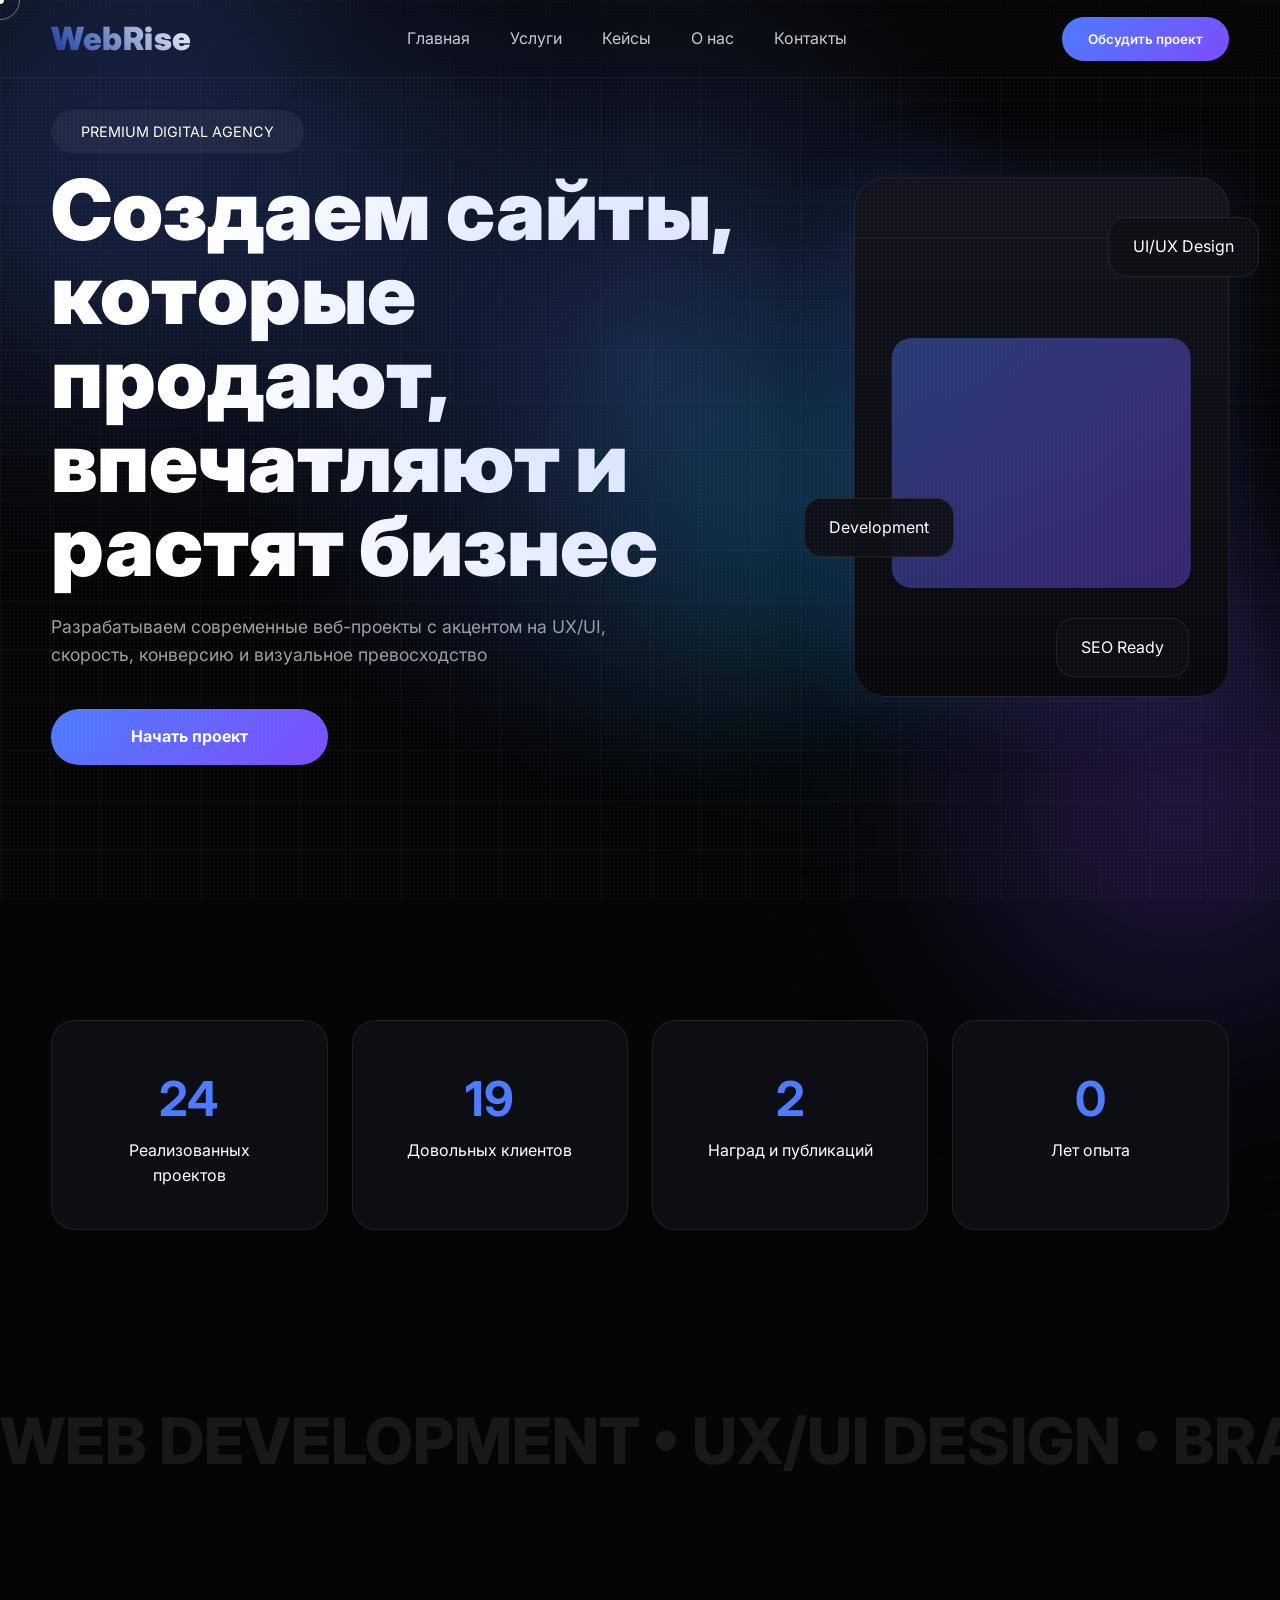
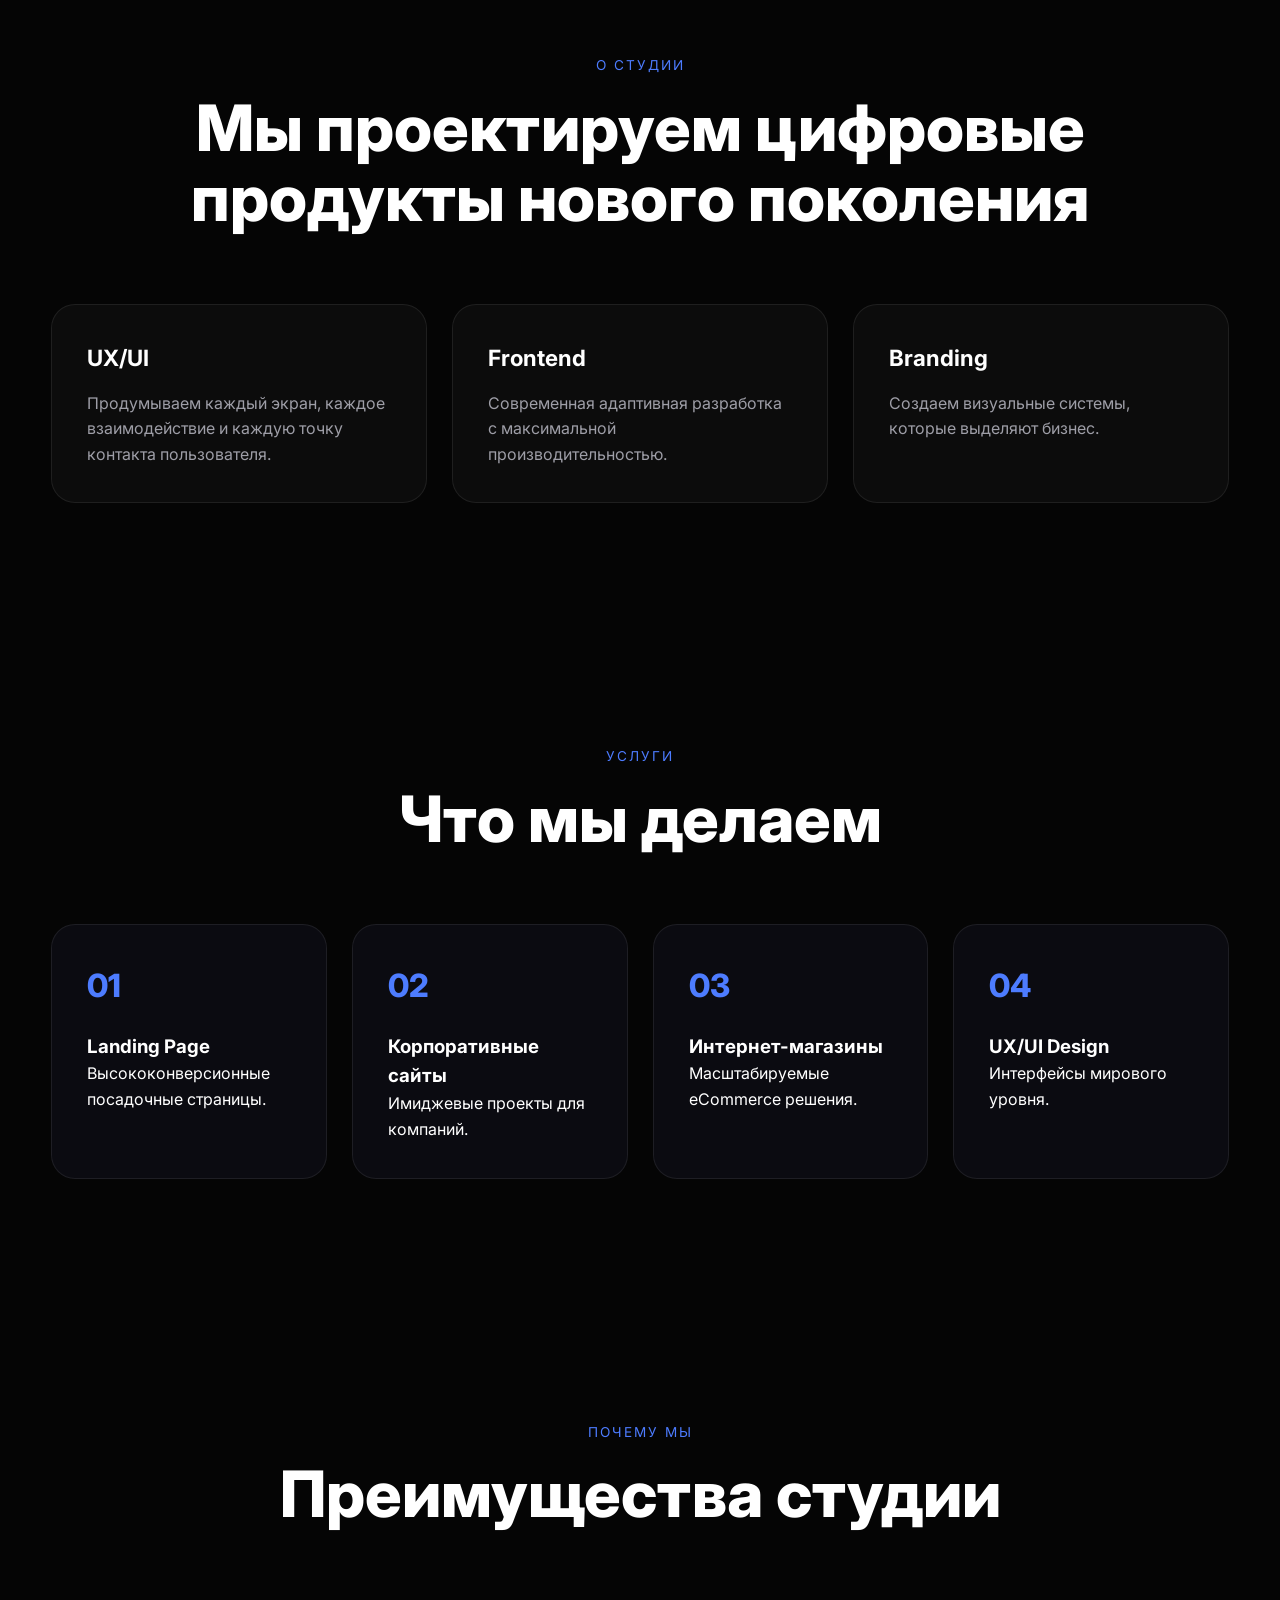
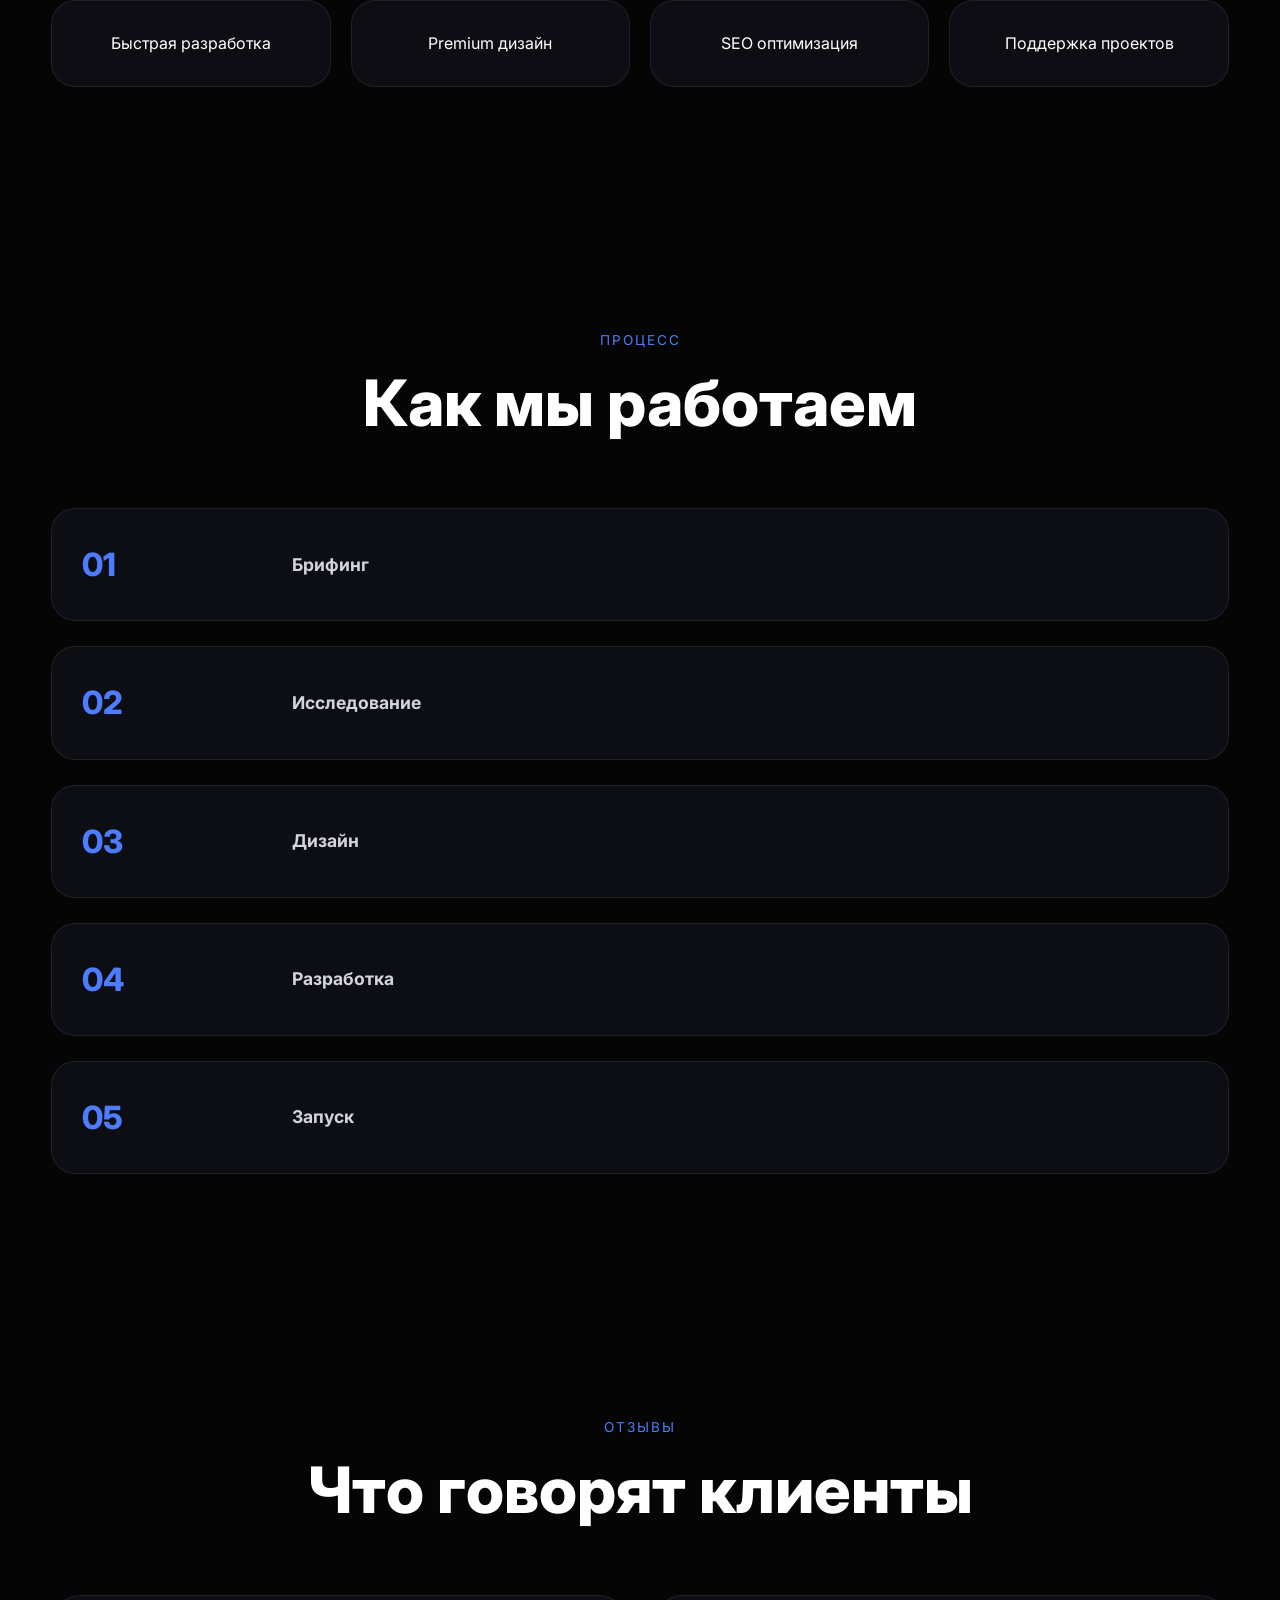
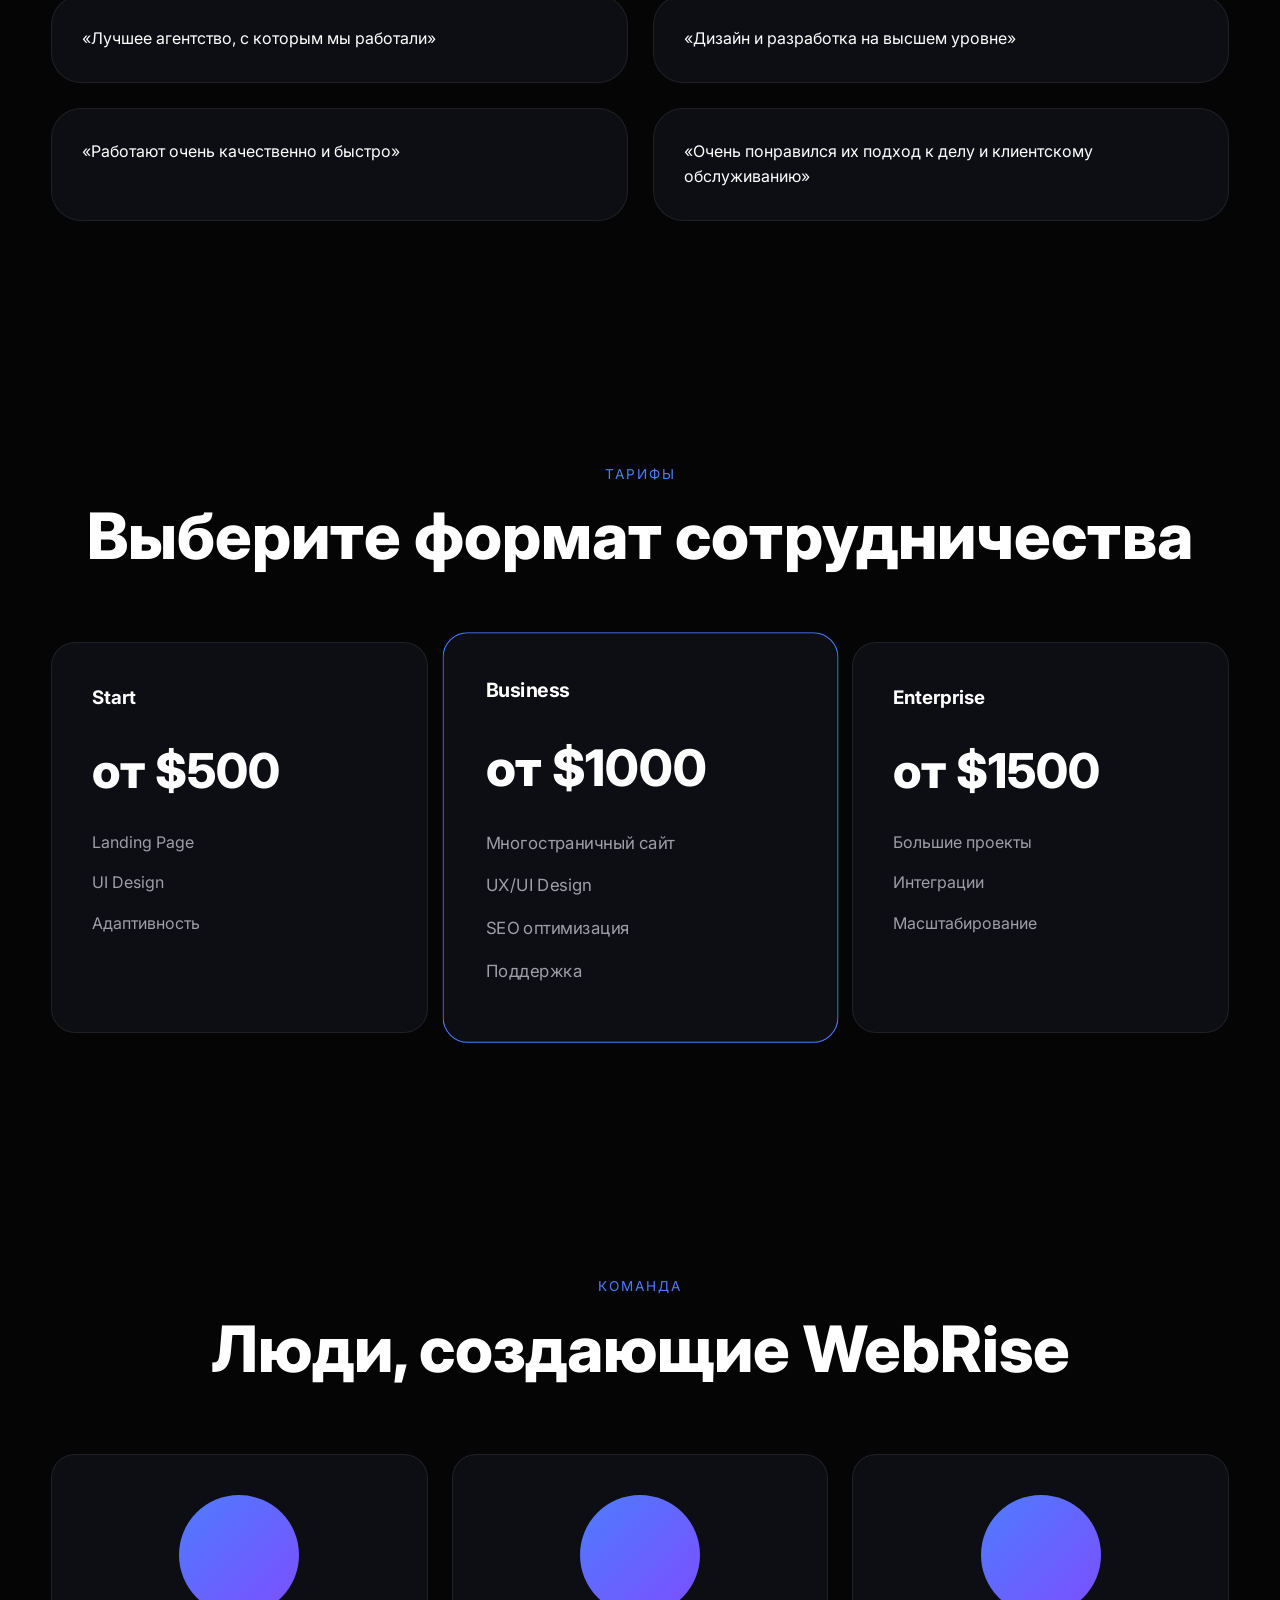
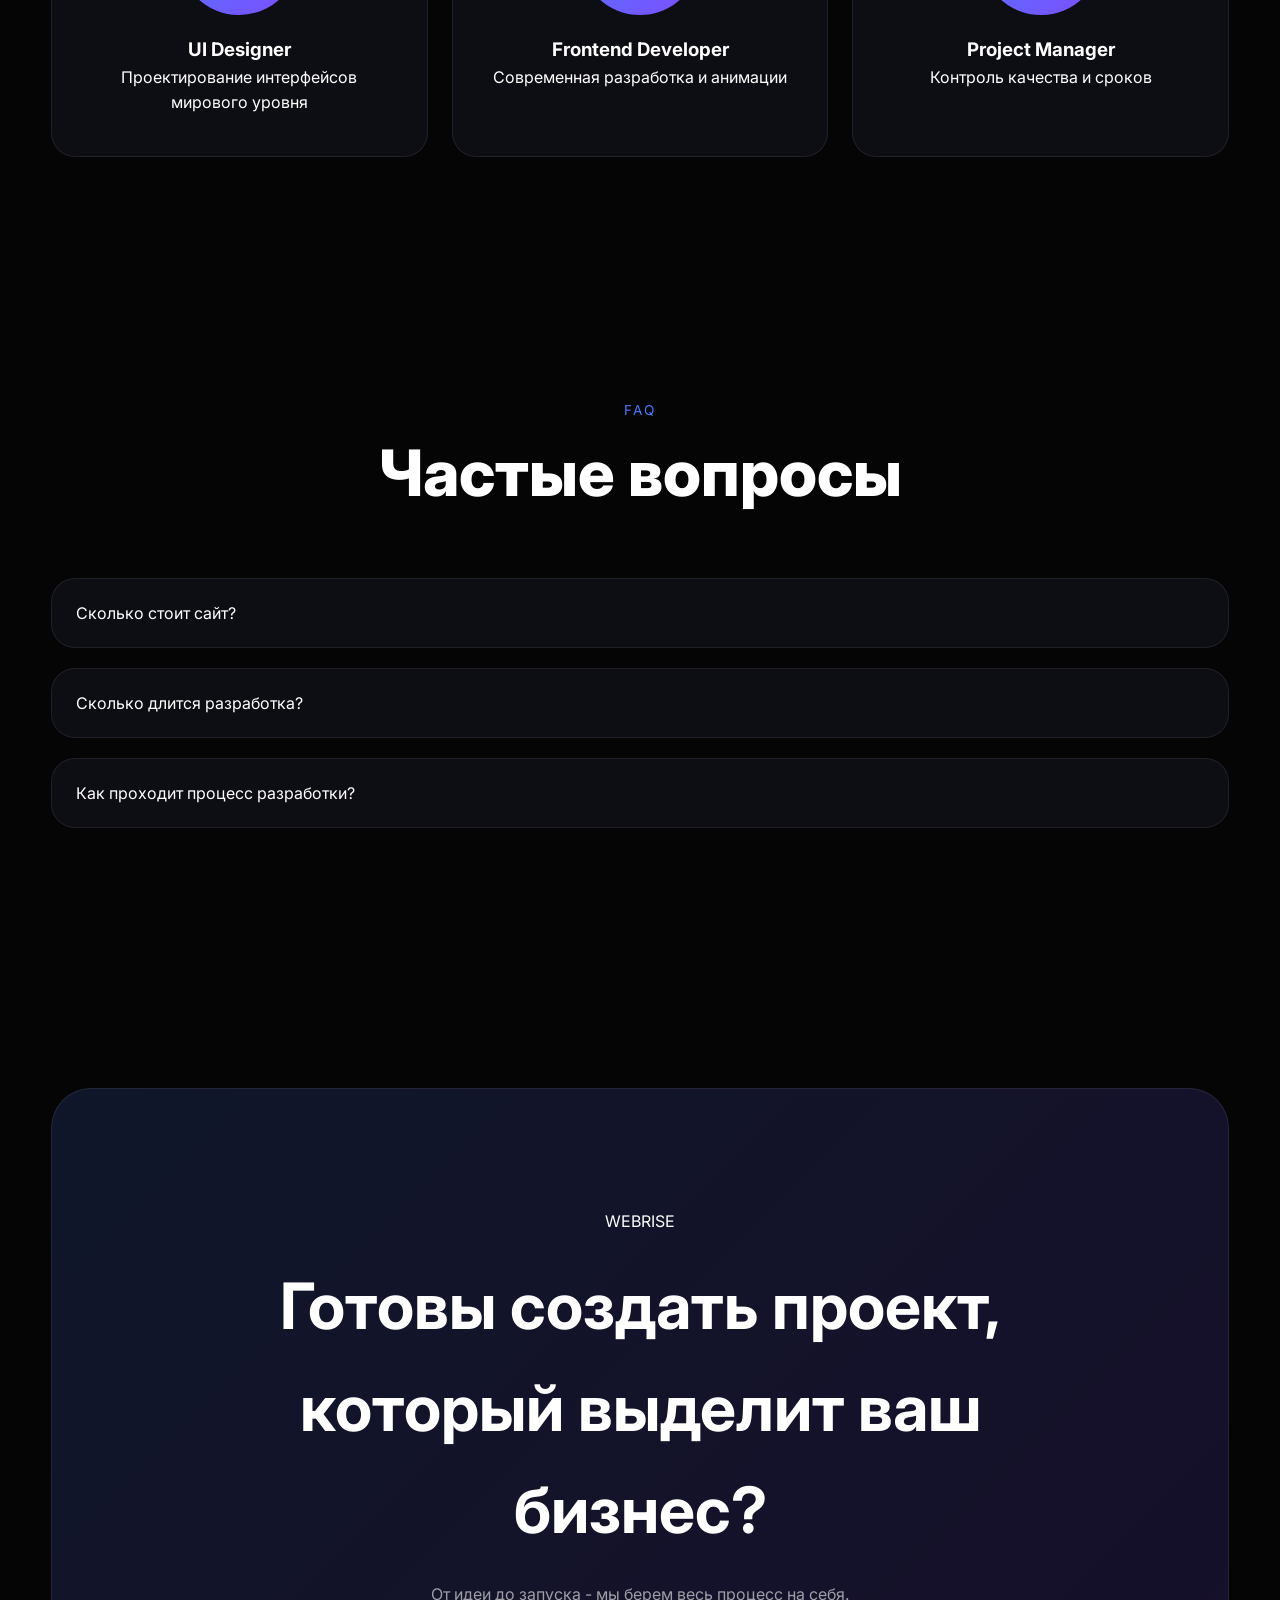
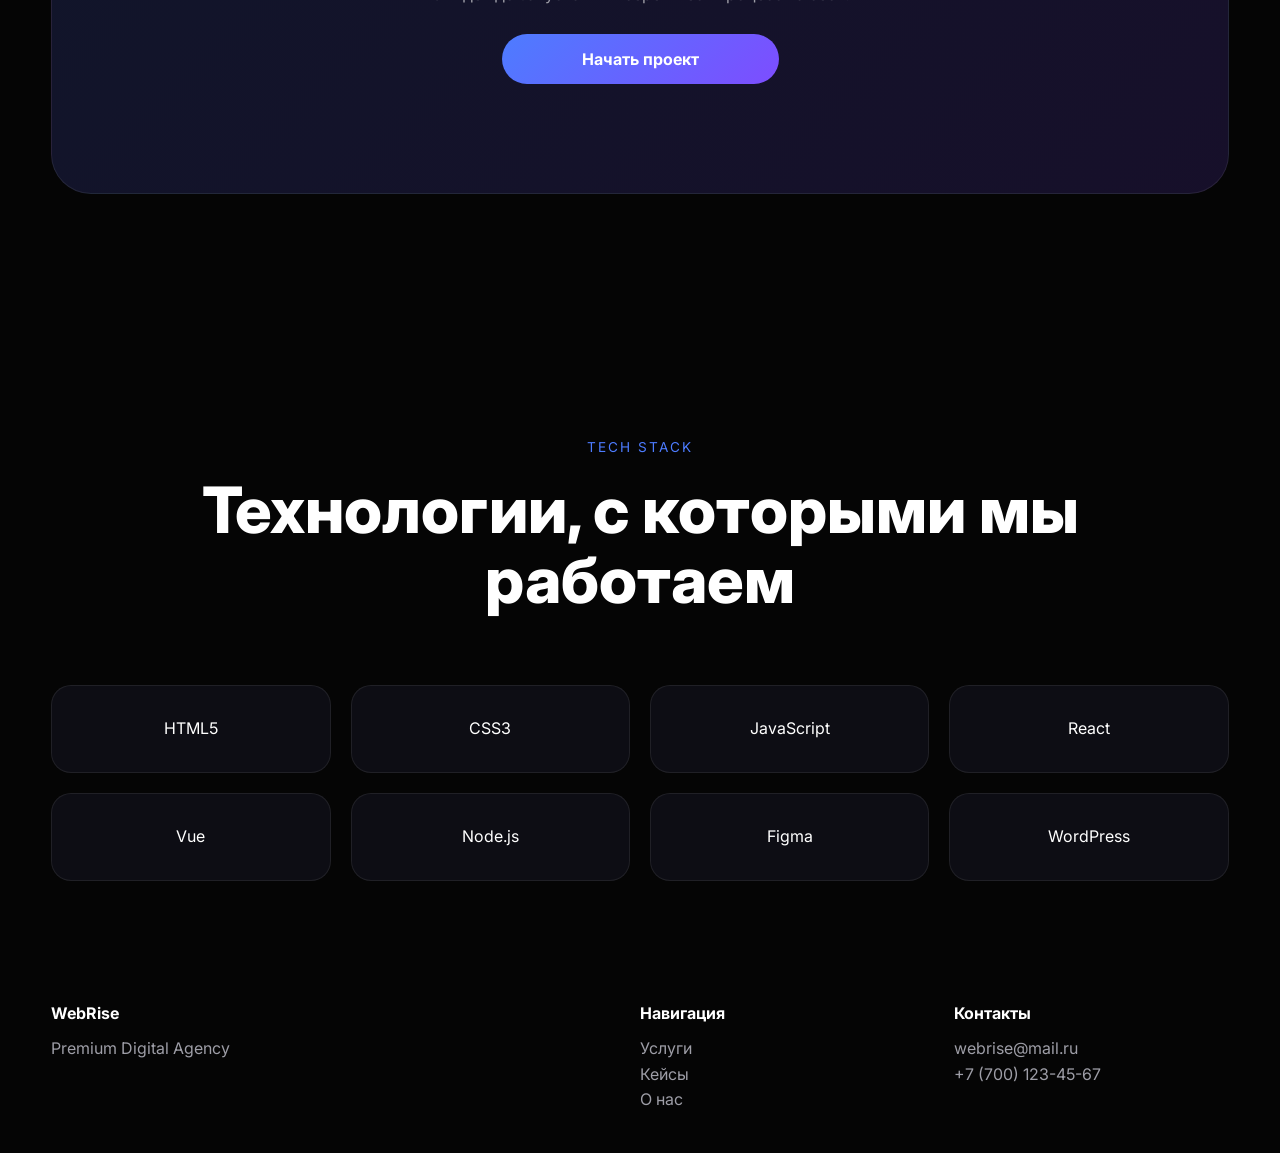
==== index.html @ 2850943b "Add files via upload" ====
<!DOCTYPE html>
<html lang="ru">
<head>
    <meta charset="UTF-8">
    <meta name="viewport" content="width=device-width, initial-scale=1.0">
    <title>WebRise</title>

    <link rel="stylesheet" href="style.css">

    <link rel="preconnect" href="https://fonts.googleapis.com">
    <link rel="preconnect" href="https://fonts.gstatic.com" crossorigin>

    <link href="https://fonts.googleapis.com/css2?family=Inter:wght@300;400;500;600;700;800;900&display=swap" rel="stylesheet">
    <link rel="icon" type="image/x-icon" href="icon.jpg">
</head>
<body>

<div class="cursor"></div>
<div class="cursor-dot"></div>


<div class="background-orbs">

    <div class="orb orb-1"></div>
    <div class="orb orb-2"></div>
    <div class="orb orb-3"></div>

</div>

<div class="noise"></div>

<header class="header">

    <div class="container">

        <a href="#" class="logo">
            WebRise
        </a>

        <nav class="nav">

            <a href="#">Главная</a>
            <a href="services.html">Услуги</a>
            <a href="cases.html">Кейсы</a>
            <a href="about.html">О нас</a>
            <a href="contacts.html">Контакты</a>

        </nav>

        <button class="header-btn">
             <a href="contacts.html"> Обсудить проект</a>
        </button>

        <div class="burger">
            <span></span>
            <span></span>
        </div>

    </div>

</header>

<div class="mobile-menu">

    <a href="#">Главная</a>
    <a href="services.html">Услуги</a>
    <a href="cases.html">Кейсы</a>
    <a href="about.html">О нас</a>
    <a href="contacts.html">Контакты</a>

</div>

<section class="hero">

    <div class="hero-glow"></div>

    <div class="container">

        <div class="hero-content">

            <span class="hero-label">
                PREMIUM DIGITAL AGENCY
            </span>

            <h1>
                Создаем сайты,
                которые продают,
                впечатляют и растят бизнес
            </h1>

            <p>
                Разрабатываем современные веб-проекты
                с акцентом на UX/UI, скорость,
                конверсию и визуальное превосходство
            </p>

            <div class="hero-buttons">

                <a href="contacts.html" class="btn-primary">
                    Начать проект
                </a>

            </div>

        </div>

        <div class="hero-visual">

            <div class="dashboard-card main-card">

                <div class="card-top"></div>

                <div class="chart"></div>

            </div>

            <div class="floating-card card-1">
                UI/UX Design
            </div>

            <div class="floating-card card-2">
                Development
            </div>

            <div class="floating-card card-3">
                SEO Ready
            </div>

        </div>

    </div>

</section>


<section class="stats reveal">

    <div class="container">

        <div class="stats-grid">

            <div class="stat-card">
                <h3 data-counter="120">0</h3>
                <p>Реализованных проектов</p>
            </div>

            <div class="stat-card">
                <h3 data-counter="98">0</h3>
                <p>Довольных клиентов</p>
            </div>

            <div class="stat-card">
                <h3 data-counter="12">0</h3>
                <p>Наград и публикаций</p>
            </div>

            <div class="stat-card">
                <h3 data-counter="5">0</h3>
                <p>Лет опыта</p>
            </div>

        </div>

    </div>

</section>

<section class="marquee-section">

    <div class="marquee">

        <span>
            WEB DEVELOPMENT • UX/UI DESIGN • BRANDING • E-COMMERCE • SEO • WEB DEVELOPMENT • UX/UI DESIGN • BRANDING • E-COMMERCE • SEO •
        </span>

    </div>

</section>

<section class="about-studio reveal">

    <div class="container">

        <div class="section-header">

            <span>О СТУДИИ</span>

            <h2>
                Мы проектируем
                цифровые продукты нового поколения
            </h2>

        </div>

        <div class="about-grid">

            <div class="glass-card">
                <h3>UX/UI</h3>
                <p>
                    Продумываем каждый экран,
                    каждое взаимодействие и каждую
                    точку контакта пользователя.
                </p>
            </div>

            <div class="glass-card">
                <h3>Frontend</h3>
                <p>
                    Современная адаптивная разработка
                    с максимальной производительностью.
                </p>
            </div>

            <div class="glass-card">
                <h3>Branding</h3>
                <p>
                    Создаем визуальные системы,
                    которые выделяют бизнес.
                </p>
            </div>

        </div>

    </div>

</section>

<section class="services reveal">

    <div class="container">

        <div class="section-header">

            <span>УСЛУГИ</span>

            <h2>Что мы делаем</h2>

        </div>

        <div class="services-grid">

            <div class="service-card">

                <div class="service-number">01</div>

                <h3>Landing Page</h3>

                <p>
                    Высококонверсионные посадочные страницы.
                </p>

            </div>

            <div class="service-card">

                <div class="service-number">02</div>

                <h3>Корпоративные сайты</h3>

                <p>
                    Имиджевые проекты для компаний.
                </p>

            </div>

            <div class="service-card">

                <div class="service-number">03</div>

                <h3>Интернет-магазины</h3>

                <p>
                    Масштабируемые eCommerce решения.
                </p>

            </div>

            <div class="service-card">

                <div class="service-number">04</div>

                <h3>UX/UI Design</h3>

                <p>
                    Интерфейсы мирового уровня.
                </p>

            </div>

        </div>

    </div>

</section>

<section class="advantages reveal">

    <div class="container">

        <div class="section-header">

            <span>ПОЧЕМУ МЫ</span>

            <h2>Преимущества студии</h2>

        </div>

        <div class="advantages-grid">

            <div>Быстрая разработка</div>
            <div>Premium дизайн</div>
            <div>SEO оптимизация</div>
            <div>Поддержка проектов</div>

        </div>

    </div>

</section>

<section class="process reveal">

    <div class="container">

        <div class="section-header">

            <span>ПРОЦЕСС</span>

            <h2>Как мы работаем</h2>

        </div>

<div class="steps-wrapper">

            <div class="steps-item">

                <div class="steps-number">
                    01
                </div>

                <div class="steps-content">
                    Брифинг
                </div>

            </div>

            <div class="steps-item">

                <div class="steps-number">
                    02
                </div>

                <div class="steps-content">
                    Исследование
                </div>

            </div>

            <div class="steps-item">

                <div class="steps-number">
                    03
                </div>

                <div class="steps-content">
                    Дизайн
                </div>

            </div>

            <div class="steps-item">

                <div class="steps-number">
                    04
                </div>

                <div class="steps-content">
                    Разработка
                </div>

            </div>

            <div class="steps-item">

                <div class="steps-number">
                    05
                </div>

                <div class="steps-content">
                    Запуск
                </div>

            </div>

        </div>

    </div>

</section>

<section class="testimonials reveal">

    <div class="container">

        <div class="section-header">

            <span>ОТЗЫВЫ</span>

            <h2>Что говорят клиенты</h2>

        </div>

        <div class="reviews">

            <div class="review-card">
                «Лучшее агентство, с которым мы работали»
            </div>

            <div class="review-card">
                «Дизайн и разработка на высшем уровне»
            </div>

             <div class="review-card">
                «Работают очень качественно и быстро»
            </div>

             <div class="review-card">
                «Очень понравился их подход к делу и клиентскому обслуживанию»
            </div>

        </div>

    </div>

</section>

<section class="pricing reveal">

    <div class="container">

        <div class="section-header">

            <span>ТАРИФЫ</span>

            <h2>
                Выберите формат сотрудничества
            </h2>

        </div>

        <div class="pricing-grid">

            <div class="price-card">

                <h3>Start</h3>

                <div class="price">
                    от $500
                </div>

                <ul>

                    <li>Landing Page</li>
                    <li>UI Design</li>
                    <li>Адаптивность</li>

                </ul>

            </div>

            <div class="price-card featured">

                <h3>Business</h3>

                <div class="price">
                    от $1000
                </div>

                <ul>

                    <li>Многостраничный сайт</li>
                    <li>UX/UI Design</li>
                    <li>SEO оптимизация</li>
                    <li>Поддержка</li>

                </ul>

            </div>

            <div class="price-card">

                <h3>Enterprise</h3>

                <div class="price">
                     от $1500
                </div>

                <ul>

                    <li>Большие проекты</li>
                    <li>Интеграции</li>
                    <li>Масштабирование</li>

                </ul>

            </div>

        </div>

    </div>

</section>

<section class="team reveal">

    <div class="container">

        <div class="section-header">

            <span>КОМАНДА</span>

            <h2>
                Люди, создающие WebRise
            </h2>

        </div>

        <div class="team-grid">

            <div class="team-card">

                <div class="avatar"></div>

                <h3>UI Designer</h3>

                <p>
                    Проектирование интерфейсов
                    мирового уровня
                </p>

            </div>

            <div class="team-card">

                <div class="avatar"></div>

                <h3>Frontend Developer</h3>

                <p>
                    Современная разработка
                    и анимации
                </p>

            </div>

            <div class="team-card">

                <div class="avatar"></div>

                <h3>Project Manager</h3>

                <p>
                    Контроль качества
                    и сроков
                </p>

            </div>

        </div>

    </div>

</section>

<section class="faq reveal">

    <div class="container">

        <div class="section-header">

            <span>FAQ</span>

            <h2>Частые вопросы</h2>

        </div>

        <div class="faq-item">

            <button class="faq-question">
                Сколько стоит сайт?
            </button>

            <div class="faq-answer">
                Стоимость зависит от сложности проекта. Подробности можете узнать в разделе "Тарифы" и написать нам для консультации.
            </div>

        </div>

        <div class="faq-item">

            <button class="faq-question">
                Сколько длится разработка?
            </button>

            <div class="faq-answer">
                В среднем от 2 до 8 недель. Это зависит от объема работ и ваших требований. Мы всегда стараемся уложиться в сроки.
            </div>

        </div>

        <div class="faq-item">

            <button class="faq-question">
               Как проходит процесс разработки?
            </button>

            <div class="faq-answer">
               Мы работаем по прозрачному процессу: брифинг, исследование, дизайн, разработка и запуск. Вы всегда в курсе на каком этапе проект.
            </div>

        </div>

    </div>

</section>

<section class="premium-cta">

    <div class="container">

        <div class="premium-box">

            <span>WEBRISE</span>

            <h2>
                Готовы создать проект,
                который выделит ваш бизнес?
            </h2>

            <p>
                От идеи до запуска -
                мы берем весь процесс на себя.
            </p>

            <a
            href="contacts.html"
            class="btn-primary">

                Начать проект

            </a>

        </div>

    </div>

</section>

<section class="tech reveal">

    <div class="container">

        <div class="section-header">

            <span>TECH STACK</span>

            <h2>
                Технологии, с которыми мы работаем
            </h2>

        </div>

        <div class="tech-grid">

            <div>HTML5</div>
            <div>CSS3</div>
            <div>JavaScript</div>
            <div>React</div>
            <div>Vue</div>
            <div>Node.js</div>
            <div>Figma</div>
            <div>WordPress</div>

        </div>

    </div>

</section>

<footer class="footer">

    <div class="container">

        <div class="footer-grid">

            <div>

                <h4>WebRise</h4>

                <p>
                    Premium Digital Agency
                </p>

            </div>

            <div>

                <h4>Навигация</h4>

                <a href="services.html">Услуги</a>
                <a href="cases.html">Кейсы</a>
                <a href="about.html">О нас</a>

            </div>

            <div>

                <h4>Контакты</h4>

                <p>webrise@mail.ru</p>
                <p>+7 (700) 123-45-67</p>

            </div>

        </div>

    </div>

</footer>


<script src="script.js"></script>
</body>
</html>
---- style.css ----
/* ГЛАВНАЯ СТРАНИЦА */

*{
    margin:0;
    padding:0;
    box-sizing:border-box;
}

html{
    scroll-behavior:smooth;
}

body{
    font-family:'Inter',sans-serif;
    background:#050505;
    color:#fff;
    overflow-x:hidden;
    line-height:1.6;
}

a{
    text-decoration:none;
    color:inherit;
}

button{
    border:none;
    background:none;
    cursor:pointer;
    font-family:inherit;
}

img{
    max-width:100%;
    display:block;
}

/* =========================
   VARIABLES
========================= */

:root{

    --bg:#050505;
    --bg-secondary:#0b0b0f;

    --card:#0d0d13;

    --text:#ffffff;
    --text-secondary:#9e9ea7;

    --accent:#4d7cff;
    --accent2:#7d4dff;

    --border:rgba(255,255,255,.08);

    --glow:
    0 0 30px rgba(77,124,255,.3);

    --radius:24px;
}

/* =========================
   GLOBAL
========================= */

.container{
    width:min(1280px,92%);
    margin:auto;
}

section{
    padding:120px 0;
}

.section-header{
    text-align:center;
    margin-bottom:70px;
}

.section-header span{
    color:var(--accent);
    font-size:.85rem;
    letter-spacing:2px;
    text-transform:uppercase;
}

.section-header h2{
    margin-top:15px;
    font-size:clamp(2rem,5vw,4rem);
    line-height:1.1;
    font-weight:800;
    
}

.noise{
    position:fixed;
    inset:0;
    opacity:.03;
    pointer-events:none;
    z-index:999;
    background-image:
    radial-gradient(circle,#fff 1px,transparent 1px);
    background-size:4px 4px;
}

/* =========================
   HEADER
========================= */

.header{
    position:fixed;
    width:100%;
    top:0;
    left:0;
    z-index:1000;

    backdrop-filter:blur(20px);

    border-bottom:
    1px solid rgba(255,255,255,.05);
}

.header .container{
    height:77px;

    display:flex;
    align-items:center;
    justify-content:space-between;
}

.nav{
    display:flex;
    gap:40px;
}

.nav a{
    color:#c8c8cf;
    transition:.3s;
}

.nav a:hover{
    color:#fff;
}

.header-btn{
    padding:14px 26px;

    border-radius:50px;

    background:
    linear-gradient(
    135deg,
    var(--accent),
    var(--accent2));

    color:white;
    font-weight:600;

    transition:0.25s;
}

.header-btn:hover{
    transform:translateY(-3px);
    box-shadow:var(--glow);
}

/* =========================
   BURGER
========================= */

.burger{
    display:none;
    flex-direction:column;
    gap:5px;
    cursor:pointer;
}

.burger span{
    width:24px;
    height:2px;
    background:white;
}

.mobile-menu{

    position:fixed;
    top:90px;
    left:-100%;

    width:100%;
    height:100vh;

    background:#070707;

    display:flex;
    flex-direction:column;

    padding:40px;

    gap:25px;

    transition:.4s;

    z-index:999;
}

.mobile-menu.active{
    left:0;
}

.mobile-menu a{
    font-size:1.2rem;
}

/* =========================
   HERO
========================= */

.hero{

    min-height:100vh;

    display:flex;
    align-items:center;

    position:relative;

    overflow:hidden;
}

.hero .container{

    display:grid;
    grid-template-columns:2fr 1fr;
    gap:52px;
    align-items:center;
    margin-top:-10px;
}

.hero-glow{

    position:absolute;

    width:900px;
    height:900px;

    background:
    radial-gradient(
    circle,
    rgba(77,124,255,.25),
    transparent 70%);

    left:50%;
    top:40%;

    transform:translate(-50%,-50%);
}

.hero-label{

    display:inline-block;

    padding:10px 30px;

    border-radius:50px;

    background:
    rgba(255,255,255,.05);

    font-size:0.9rem;

    margin-bottom:15px;
}

.hero h1{

    font-size:clamp(
    3rem,
    7vw,
    5.25rem);

    line-height:1;

    margin-bottom:25px;

    font-weight:900;
}

.hero p{

    color:var(--text-secondary);

    max-width:600px;

    font-size:1.1rem;

    margin-bottom:40px;
}

.hero-buttons{

    display:flex;
    gap:20px;
    flex-wrap:wrap;
}

.btn-primary{

    padding:15px 80px;

    border-radius:50px;

    background:
    linear-gradient(
    135deg,
    var(--accent),
    var(--accent2));

    color:white;
    font-weight:700;

    transition:0.5s;
}

.btn-primary:hover{
    transform:translateY(-4px);
    box-shadow:var(--glow);
}


/* =========================
   MOCKUP
========================= */

.hero-visual{
    position:relative;
}

.main-card{

    height:520px;

    border-radius:32px;

    background:
    linear-gradient(
    180deg,
    #13131d,
    #08080d);

    border:
    1px solid rgba(255,255,255,.08);

    backdrop-filter:blur(20px);

    position:relative;

    overflow:hidden;

    box-shadow:
    0 0 80px rgba(77,124,255,.15);
}

.card-top{
    height:60px;

    border-bottom:
    1px solid rgba(255,255,255,.05);
}

.chart{

    width:80%;
    height:250px;

    position:absolute;

    left:50%;
    top:55%;

    transform:translate(-50%,-50%);

    border-radius:20px;

    background:
    linear-gradient(
    135deg,
    rgba(77,124,255,.4),
    rgba(125,77,255,.4));
}

.floating-card{

    position:absolute;

    padding:16px 24px;

    border-radius:18px;

    background:
    rgba(15,15,22,.9);

    border:
    1px solid rgba(255,255,255,.08);

    backdrop-filter:blur(15px);

    animation:float 4s ease-in-out infinite;
}

.card-1{
    top:40px;
    right:-30px;
}

.card-2{
    bottom:140px;
    left:-50px;
}

.card-3{
    bottom:20px;
    right:40px;
}

/* =========================
   GLASS CARD
========================= */

.about-grid{
    display:grid;
    grid-template-columns:repeat(3,1fr);
    gap:25px;
}

.glass-card{

    padding:35px;

    border-radius:var(--radius);

    background:
    rgba(255,255,255,.03);

    border:
    1px solid rgba(255,255,255,.08);

    backdrop-filter:blur(25px);

    transition:.35s;
}

.glass-card:hover{

    transform:translateY(-8px);

    border-color:
    rgba(77,124,255,.4);

    box-shadow:
    0 0 50px rgba(77,124,255,.15);
}

.glass-card h3{
    margin-bottom:15px;
    font-size:1.4rem;
}

.glass-card p{
    color:var(--text-secondary);
}

/* =========================
   SERVICES
========================= */

.services-grid{

    display:grid;
    grid-template-columns:repeat(4,1fr);
    gap:25px;
}

.service-card{

    padding:35px;

    border-radius:var(--radius);

    background:#0b0b11;

    border:
    1px solid var(--border);

    transition:.4s;
}

.service-card:hover{

    transform:translateY(-10px);

    box-shadow:
    0 0 50px rgba(77,124,255,.15);
}

.service-number{

    color:var(--accent);

    font-size:2rem;

    font-weight:800;

    margin-bottom:20px;
}

/* =========================
   CASES
========================= */

.cases-grid{

    display:grid;

    grid-template-columns:
    repeat(3,1fr);

    gap:45px;

    padding:0 50px;
}

.case-card{

    height:370px;

    border-radius:35px;

    background:
    linear-gradient(
    135deg,
    #111,
    #191929);

    border:
    1px solid rgba(255,255,255,.08);

    transition:.4s;
}

.case-card:hover{

    transform:translateY(-10px);

    box-shadow:
    0 0 60px rgba(77,124,255,.15);
}

/* =========================
   ADVANTAGES
========================= */

.advantages-grid{

    display:grid;

    grid-template-columns:
    repeat(4,1fr);

    gap:20px;
}

.advantages-grid div{

    padding:30px;

    border-radius:24px;

    background:#0d0d13;

    text-align:center;

    border:
    1px solid rgba(255,255,255,.08);
}

/* =========================
   PROCESS
========================= */

.steps-wrapper{

    display:flex;
    flex-direction:column;
    gap:25px;
}

.steps-item{

    display:grid;

    grid-template-columns:
    180px 1fr;

    gap:30px;

    align-items:center;

    padding:30px;

    background:#0d0d14;

    border-radius:24px;

    border:
    1px solid rgba(255,255,255,.08);
}

.steps-number{

    font-size:2rem;

    font-weight:800;

    color:var(--accent);
}

.steps-content{

     color:#d4d4dc;

    font-size:1.1rem;

     font-weight:700;
}

@media(max-width:992px){

    .philosophy-grid{
        grid-template-columns:1fr;
    }

    .story-layout{
        grid-template-columns:1fr;
    }

    .steps-item{
        grid-template-columns:1fr;
    }

}

/* =========================
   TESTIMONIALS
========================= */

.reviews{

    display:grid;
    grid-template-columns:1fr 1fr;
    gap:25px;
}

.review-card{

    padding:30px;

    border-radius:30px;

    background:#0d0d14;

    border:
    1px solid rgba(255,255,255,.08);
}

/* =========================
   FAQ
========================= */

.faq-item{

    margin-bottom:20px;

    border-radius:24px;

    overflow:hidden;

    background:#0d0d14;

    border:
    1px solid rgba(255,255,255,.08);
}

.faq-question{

    width:100%;

    text-align:left;

    padding:24px;

    color:white;

    font-size:1rem;
}

.faq-answer{

    max-height:0;
    overflow:hidden;

    color:var(--text-secondary);

    transition:.4s;

    padding:0 24px;
}

.faq-item.active .faq-answer{

    max-height:200px;

    padding:0 24px 24px;
}

/* =========================
   CTA
========================= */

.cta{

    text-align:center;
}

.cta h2{

    font-size:clamp(
    2.5rem,
    5vw,
    5rem);

    font-weight:900;

    margin-bottom:77px;
}

/* =========================
   FOOTER
========================= */

.footer-grid{

    display:grid;

    grid-template-columns:
    2fr 1fr 1fr;

    gap:40px;

    margin-bottom:40px;
}

.footer-grid p{

     color:var(--text-secondary);
}

.footer-grid h4{

    margin-bottom:10px;
}

.footer-grid a{

    display:block;

    color:var(--text-secondary);
}

/* =========================
   REVEAL
========================= */

.reveal{

    opacity:0;
    transform:translateY(60px);

    transition:
    opacity .8s ease,
    transform .8s ease;
}

.reveal.active{

    opacity:1;
    transform:none;
}

/* =========================
   ANIMATIONS
========================= */

@keyframes float{

    0%,100%{
        transform:translateY(0);
    }

    50%{
        transform:translateY(-15px);
    }
}

/* =========================
   TABLET
========================= */

@media(max-width:992px){

    .hero .container{
        grid-template-columns:1fr;
    }

    .about-grid{
        grid-template-columns:1fr;
    }

    .services-grid{
        grid-template-columns:1fr 1fr;
    }

    .cases-grid{
        grid-template-columns:1fr;
    }

    .advantages-grid{
        grid-template-columns:1fr 1fr;
    }

    .reviews{
        grid-template-columns:1fr;
    }

    .nav,
    .header-btn{
        display:none;
    }

    .burger{
        display:flex;
    }
}

/* =========================
   MOBILE
========================= */

@media(max-width:768px){

    section{
        padding:90px 0;
    }

    .hero h1{
        font-size:3rem;
    }

    .services-grid{
        grid-template-columns:1fr;
    }

    .advantages-grid{
        grid-template-columns:1fr;
    }

    .hero-buttons{
        flex-direction:column;
    }

    .floating-card{
        display:none;
    }

    .main-card{
        height:380px;
    }
}











/* ОСТАЛЬНОЕ */

.stats-grid{
    display:grid;
    grid-template-columns:repeat(4,1fr);
    gap:24px;
}

.stat-card{
    padding:40px;
    text-align:center;
    background:#0d0d14;
    border:1px solid rgba(255,255,255,.08);
    border-radius:24px;
}

.stat-card h3{
    font-size:3rem;
    color:var(--accent);
}

.marquee-section{
    overflow:hidden;
    padding:40px 0;
}

.marquee{
    white-space:nowrap;
}

.marquee span{
    display:inline-block;
    font-size:4rem;
    font-weight:800;
    color:rgba(255,255,255,.08);
    animation:marquee 20s linear infinite;
}

@keyframes marquee{
    from{
        transform:translateX(0);
    }
    to{
        transform:translateX(-50%);
    }
}

.case-content{
    padding:30px;
}

.case-image{
    height:220px;
    background:
    linear-gradient(
        135deg,
        #4d7cff,
        #7d4dff
    );
}

.team-grid{
    display:grid;
    grid-template-columns:repeat(3,1fr);
    gap:24px;
}

.team-card{
    padding:40px;
    text-align:center;
    background:#0d0d14;
    border-radius:24px;
    border:1px solid rgba(255,255,255,.08);
}

.avatar{
    width:120px;
    height:120px;
    margin:0 auto 20px;
    border-radius:50%;
    background:
    linear-gradient(
        135deg,
        #4d7cff,
        #7d4dff
    );
}

.pricing-grid{
    display:grid;
    grid-template-columns:repeat(3,1fr);
    gap:24px;
}

.price-card{
    padding:40px;
    border-radius:24px;
    background:#0d0d14;
    border:1px solid rgba(255,255,255,.08);
}

.featured{
    border-color:var(--accent);
    transform:scale(1.05);
}

.price{
    font-size:3rem;
    font-weight:800;
    margin:20px 0;
}

.price-card ul{
    list-style:none;
}

.price-card li{
    margin-bottom:15px;
    color:var(--text-secondary);
}

@media(max-width:992px){

    .stats-grid,
    .team-grid,
    .pricing-grid{
        grid-template-columns:1fr;
    }

}










/* УСЛУГИ */

.page-hero{

    padding-top:180px;
    text-align:center;

    margin-top:-40px;
}

.page-hero span{

    color:var(--accent);
    letter-spacing:2px;
}

.page-hero h1{

    font-size:4.4rem;

    font-weight:900;

    max-width:900px;
    margin:20px auto;
}

.page-hero p{

    max-width:700px;
    margin:auto;

    color:var(--text-secondary);
}


.service-block{

    padding:120px 0;
}

.service-layout{

    display:grid;

    grid-template-columns:
    1fr 1fr;

    gap:200px;

    align-items:center;
}

.reverse{

    grid-template-columns:
    1fr 1fr;
}

.service-info span{

    color:var(--accent);

    font-size:3rem;

    font-weight:800;
}

.service-info h2{

    font-size:3rem;

    margin:15px 0;
}

.service-info p{

    color:var(--text-secondary);

    margin-bottom:30px;
}

.service-info ul{

    list-style:none;

    margin-bottom:40px;
}

.service-info li{

    margin-bottom:15px;

    color:#cfcfd7;
}

.service-mockup{

    height:550px;

    border-radius:32px;

    background:
    linear-gradient(
    180deg,
    #12121a,
    #09090d
    );

    border:
    1px solid rgba(255,255,255,.08);

    position:relative;

    overflow:hidden;
}

.mockup-screen{

    position:absolute;

    inset:40px;

    border-radius:24px;

    background:
    linear-gradient(
    150deg,
    #3c00ff,
    #55038f
    );
}

.ecommerce{

    background:
    linear-gradient(
    150deg,
    #2800c8,
    #049de9
    );
}

.corporate{

    background:
    linear-gradient(
    150deg,
    #3c00ff,
    #55038f
    );
}

.ui{

    background:
    linear-gradient(
    150deg,
   #2800c8,
    #049de9
    );
}

/* ======================
   MOBILE
====================== */

@media(max-width:992px){

    .service-layout{

        grid-template-columns:1fr;
    }

}







/* КЕЙСЫ */

.portfolio-filter{

    display:flex;
    justify-content:center;
    gap:15px;
    margin-bottom:60px;
    flex-wrap:wrap;
}

.filter-btn{

    padding:14px 24px;

    border-radius:50px;

    background:#111;

    color:white;

    border:
    1px solid rgba(255,255,255,.08);

    transition:.3s;
}

.filter-btn.active{

    background:
    linear-gradient(
    135deg,
    var(--accent),
    var(--accent2));

    border:none;
}

.portfolio-grid{

    display:grid;

    grid-template-columns:
    repeat(3,1fr);

    gap:30px;
}

.portfolio-card{

    overflow:hidden;

    border-radius:30px;

    background:#0d0d14;

    border:
    1px solid rgba(255,255,255,.08);

    transition:.4s;
}

.portfolio-card:hover{

    transform:
    translateY(-10px);

    box-shadow:
    0 0 60px rgba(77,124,255,.15);
}

.portfolio-image{

    height:260px;
}

.portfolio-content{

    padding:30px;
}

.portfolio-content span{

    color:var(--accent);
}

.portfolio-content h3{

    margin:12px 0;
    font-size:1.5rem;
}

.portfolio-content p{

    color:var(--text-secondary);
}

/* backgrounds */

.landing-bg{

    background:
    linear-gradient(
    135deg,
    #4d7cff,
    #7d4dff);
}

.corporate-bg{

    background:
    linear-gradient(
    135deg,
    #0f2027,
    #203a43,
    #2c5364);
}

.ecommerce-bg{

    background:
    linear-gradient(
    135deg,
    #00c6ff,
    #0072ff);
}

.startup-bg{

    background:
    linear-gradient(
    135deg,
    #fc466b,
    #3f5efb);
}

.brand-bg{

    background:
    linear-gradient(
    135deg,
    #8e2de2,
    #4a00e0);
}

.shop-bg{

    background:
    linear-gradient(
    135deg,
    #ff9966,
    #ff5e62);
}

/* responsive */

@media(max-width:992px){

    .portfolio-grid{
        grid-template-columns:1fr;
    }

}









/* О НАС */

.philosophy-grid{

    display:grid;

    grid-template-columns:
    repeat(3,1fr);

    gap:25px;
}

.story-layout{

    display:grid;

    grid-template-columns:
    1fr 1fr;

    gap:80px;

    align-items:center;
}

.story-label{

    color:var(--accent);

    display:block;

    margin-bottom:20px;
}

.story-layout h2{

    font-size:2.5rem;

    font-weight:800;

     margin-bottom:50px;

    line-height:1.2;
}

.story-layout p{

    margin-bottom:20px;

    color:var(--text-secondary);
}

.timeline-wrapper{

    display:flex;
    flex-direction:column;
    gap:25px;
}

.timeline-item{

    display:grid;

    grid-template-columns:
    180px 1fr;

    gap:30px;

    align-items:center;

    padding:30px;

    background:#0d0d14;

    border-radius:24px;

    border:
    1px solid rgba(255,255,255,.08);
}

.timeline-year{

    font-size:2rem;

    font-weight:800;

    color:var(--accent);
}

.timeline-content{

    color:#d4d4dc;

    font-size:1.1rem;

     font-weight:700;
}

@media(max-width:992px){

    .philosophy-grid{
        grid-template-columns:1fr;
    }

    .story-layout{
        grid-template-columns:1fr;
    }

    .timeline-item{
        grid-template-columns:1fr;
    }

}









/* КОНТАКТЫ */

.contact-layout{

    display:grid;

    grid-template-columns:
    1fr 1fr;

    gap:60px;

    align-items:start;
}

.contact-info h2{

    font-size:3rem;

    margin-bottom:20px;
}

.contact-info p{

    color:var(--text-secondary);

    margin-bottom:40px;
}

.contact-item{

    margin-bottom:30px;
}

.contact-item h4{

    margin-bottom:8px;

    color:var(--accent);
}

.contact-item span{

    color:#d6d6de;
}

.contact-form-wrapper{

    padding:40px;

    background:
    rgba(255,255,255,.03);

    border:
    1px solid rgba(255,255,255,.08);

    border-radius:30px;

    backdrop-filter:blur(20px);
}

.form-group{

    margin-bottom:20px;
}

.contact-form input,
.contact-form textarea{

    width:100%;

    padding:18px 20px;

    border:none;

    outline:none;

    border-radius:18px;

    background:#0d0d14;

    color:white;

    border:
    1px solid rgba(255,255,255,.08);
}

.contact-form textarea{

    resize:vertical;
}

.map-card{

    height:450px;

    border-radius:30px;

    overflow:hidden;

    background:
    linear-gradient(
    135deg,
    #111827,
    #1f2937
    );

    border:
    1px solid rgba(255,255,255,.08);
}

.map-placeholder{

    width:100%;
    height:100%;

    display:flex;

    flex-direction:column;

    justify-content:center;

    align-items:center;

    text-align:center;
}

.map-placeholder h3{

    margin-bottom:15px;
}

.map-placeholder p{

    color:var(--text-secondary);
}

.contact-card-grid{

    display:grid;

    grid-template-columns:
    repeat(3,1fr);

    gap:24px;
}

@media(max-width:992px){

    .contact-layout{
        grid-template-columns:1fr;
    }

    .contact-card-grid{
        grid-template-columns:1fr;
    }

}







/* КАСТОМНЫЙ КРУСОР */

.cursor{
    position:fixed;
    width:40px;
    height:40px;
    border:1px solid rgba(255,255,255,.4);
    border-radius:50%;
    pointer-events:none;
    z-index:9999;
    transform:translate(-50%,-50%);
    transition:
    width .25s,
    height .25s,
    border-color .25s;
}

.cursor-dot{
    position:fixed;
    width:8px;
    height:8px;
    border-radius:50%;
    background:white;
    pointer-events:none;
    z-index:10000;
    transform:translate(-50%,-50%);
}







/* СТАТИСТИКА */

.numbers-grid{

    display:grid;

    grid-template-columns:
    repeat(4,1fr);

    text-align:center;

    gap:40px;
}

.numbers-grid h2{

    font-size:4rem;

    color:var(--accent);
}

.numbers-grid span{

    color:var(--text-secondary);
}





/* ПЛАВАЮЩИЙ ФОН */

.background-orbs{

    position:fixed;
    inset:0;

    pointer-events:none;

    z-index:-1;
}

.orb{

    position:absolute;

    border-radius:50%;

    filter:blur(120px);

    opacity:.25;

    animation:orbFloat 15s infinite ease-in-out;
}

.orb-1{

    width:500px;
    height:500px;

    background:#4d7cff;

    top:-100px;
    left:-100px;
}

.orb-2{

    width:400px;
    height:400px;

    background:#7d4dff;

    bottom:-100px;
    right:-100px;

    animation-delay:3s;
}

.orb-3{

    width:300px;
    height:300px;

    background:#00d2ff;

    top:40%;
    left:50%;

    animation-delay:6s;
}

@keyframes orbFloat{

    0%,100%{

        transform:
        translate(0,0);
    }

    50%{

        transform:
        translate(60px,-60px);
    }
}








/* PREMIUM HOVER GLOW */

.glass-card,
.service-card,
.portfolio-card{

    position:relative;
    overflow:hidden;
}

.glass-card::before,
.service-card::before,
.portfolio-card::before{

    content:"";

    position:absolute;

    width:200px;
    height:200px;

    background:
    radial-gradient(
    circle,
    rgba(77,124,255,.25),
    transparent 70%
    );

    top:var(--y);
    left:var(--x);

    transform:
    translate(-50%,-50%);

    opacity:0;

    transition:.3s;
}

.glass-card:hover::before,
.service-card:hover::before,
.portfolio-card:hover::before{

    opacity:1;
}








/* ФИНАЛЬНЫЙ HEADER*/

.logo{

    font-size:2rem;
    font-weight:900;

    letter-spacing:.5px;

    background:
    linear-gradient(
    50deg,
    #0d349e,
    #ffffff
    );

    -webkit-background-clip:text;

    color:transparent;
}








/* PREMIUM CTA */

.premium-box{

    position:relative;

    overflow:hidden;

    text-align:center;

    padding:120px 60px;

    border-radius:40px;

    background:
    linear-gradient(
        135deg,
        rgba(77,124,255,.15),
        rgba(125,77,255,.15)
    );

    border:
    1px solid rgba(255,255,255,.08);
}

.premium-box h2{

    font-size:clamp(
        2.5rem,
        5vw,
        5rem
    );

    max-width:900px;

    margin:20px auto;
}

.premium-box p{

    max-width:700px;

    margin:0 auto 40px;

    color:var(--text-secondary);
}



/* АКТИВНЫЙ ПУНКТ МЕНЮ*/ 

.nav a.active{

    color:white;

    position:relative;
}

.nav a.active::after{

    content:"";

    position:absolute;

    left:0;
    bottom:-10px;

    width:100%;
    height:2px;

    background:
    linear-gradient(
        90deg,
        #4d7cff,
        #7d4dff
    );
}










/* СЕКУИЯ ТЕХНОЛОГИЙ */

.tech-grid{

    display:grid;

    grid-template-columns:
    repeat(4,1fr);

    gap:20px;
}

.tech-grid div{

    padding:30px;

    text-align:center;

    border-radius:20px;

    background:#0d0d14;

    border:
    1px solid rgba(255,255,255,.08);

    transition:.3s;
}

.tech-grid div:hover{

    transform:
    translateY(-8px);

    border-color:
    rgba(77,124,255,.4);
}

@media(max-width:768px){

    .tech-grid{

        grid-template-columns:
        repeat(2,1fr);
    }

}













/* СЕТКА НА ФОНЕ */

body::before{

    content:"";

    position:fixed;

    inset:0;

    background:

    linear-gradient(
        rgba(255,255,255,.03) 1px,
        transparent 1px
    ),

    linear-gradient(
        90deg,
        rgba(255,255,255,.03) 1px,
        transparent 1px
    );

    background-size:
    50px 50px;

    pointer-events:none;

    z-index:-2;
}
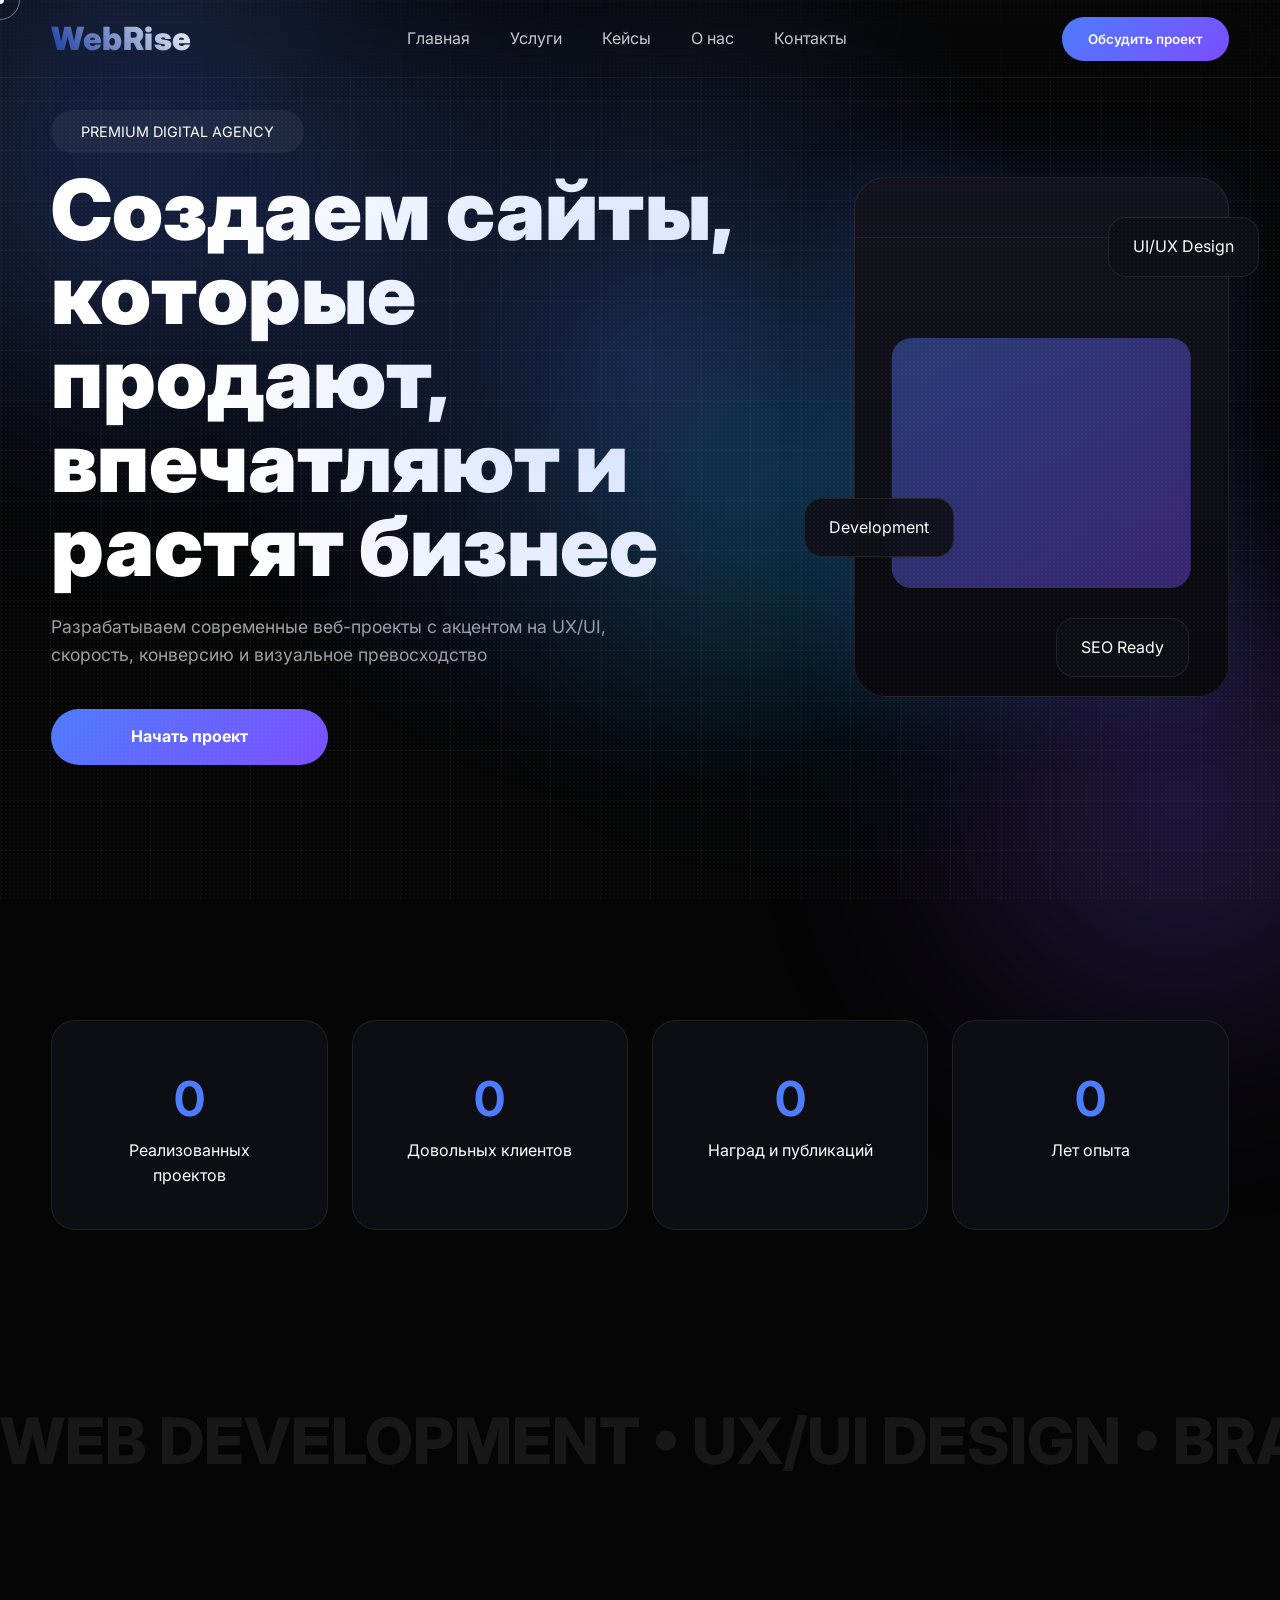
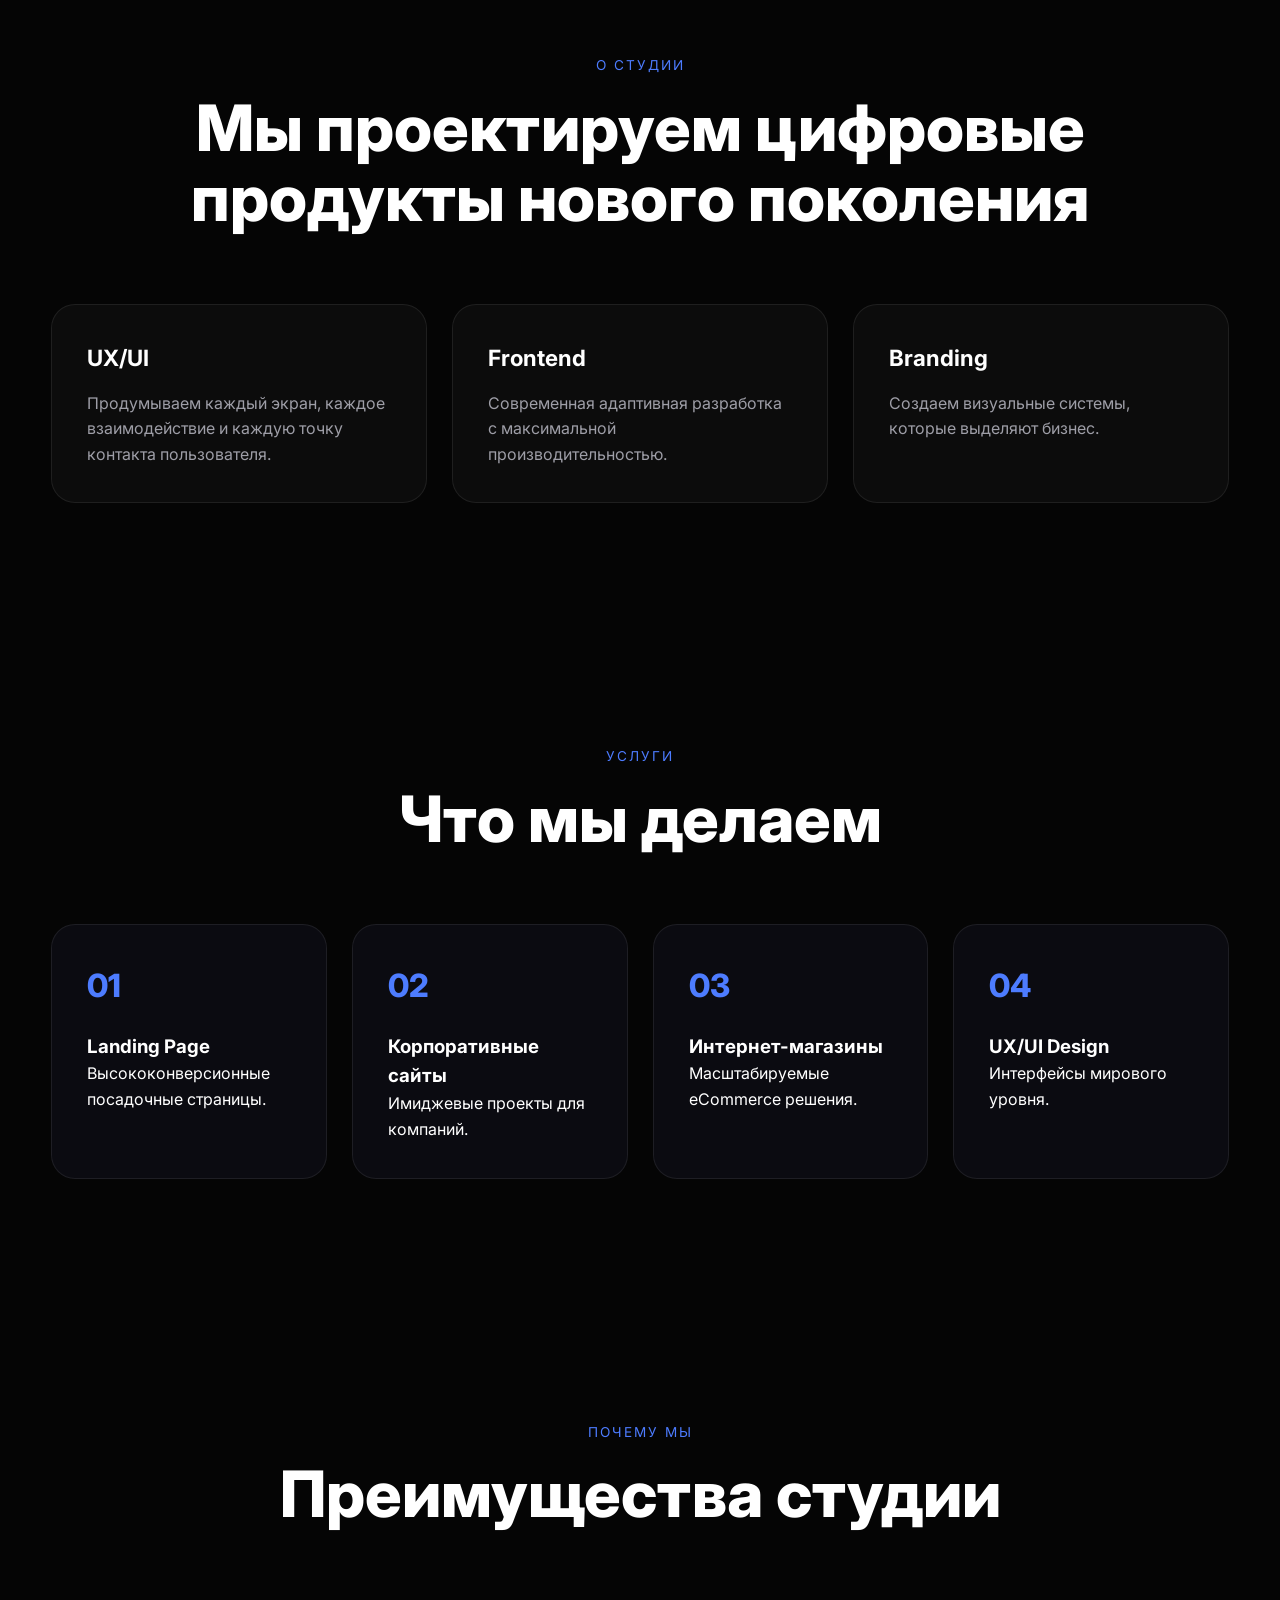
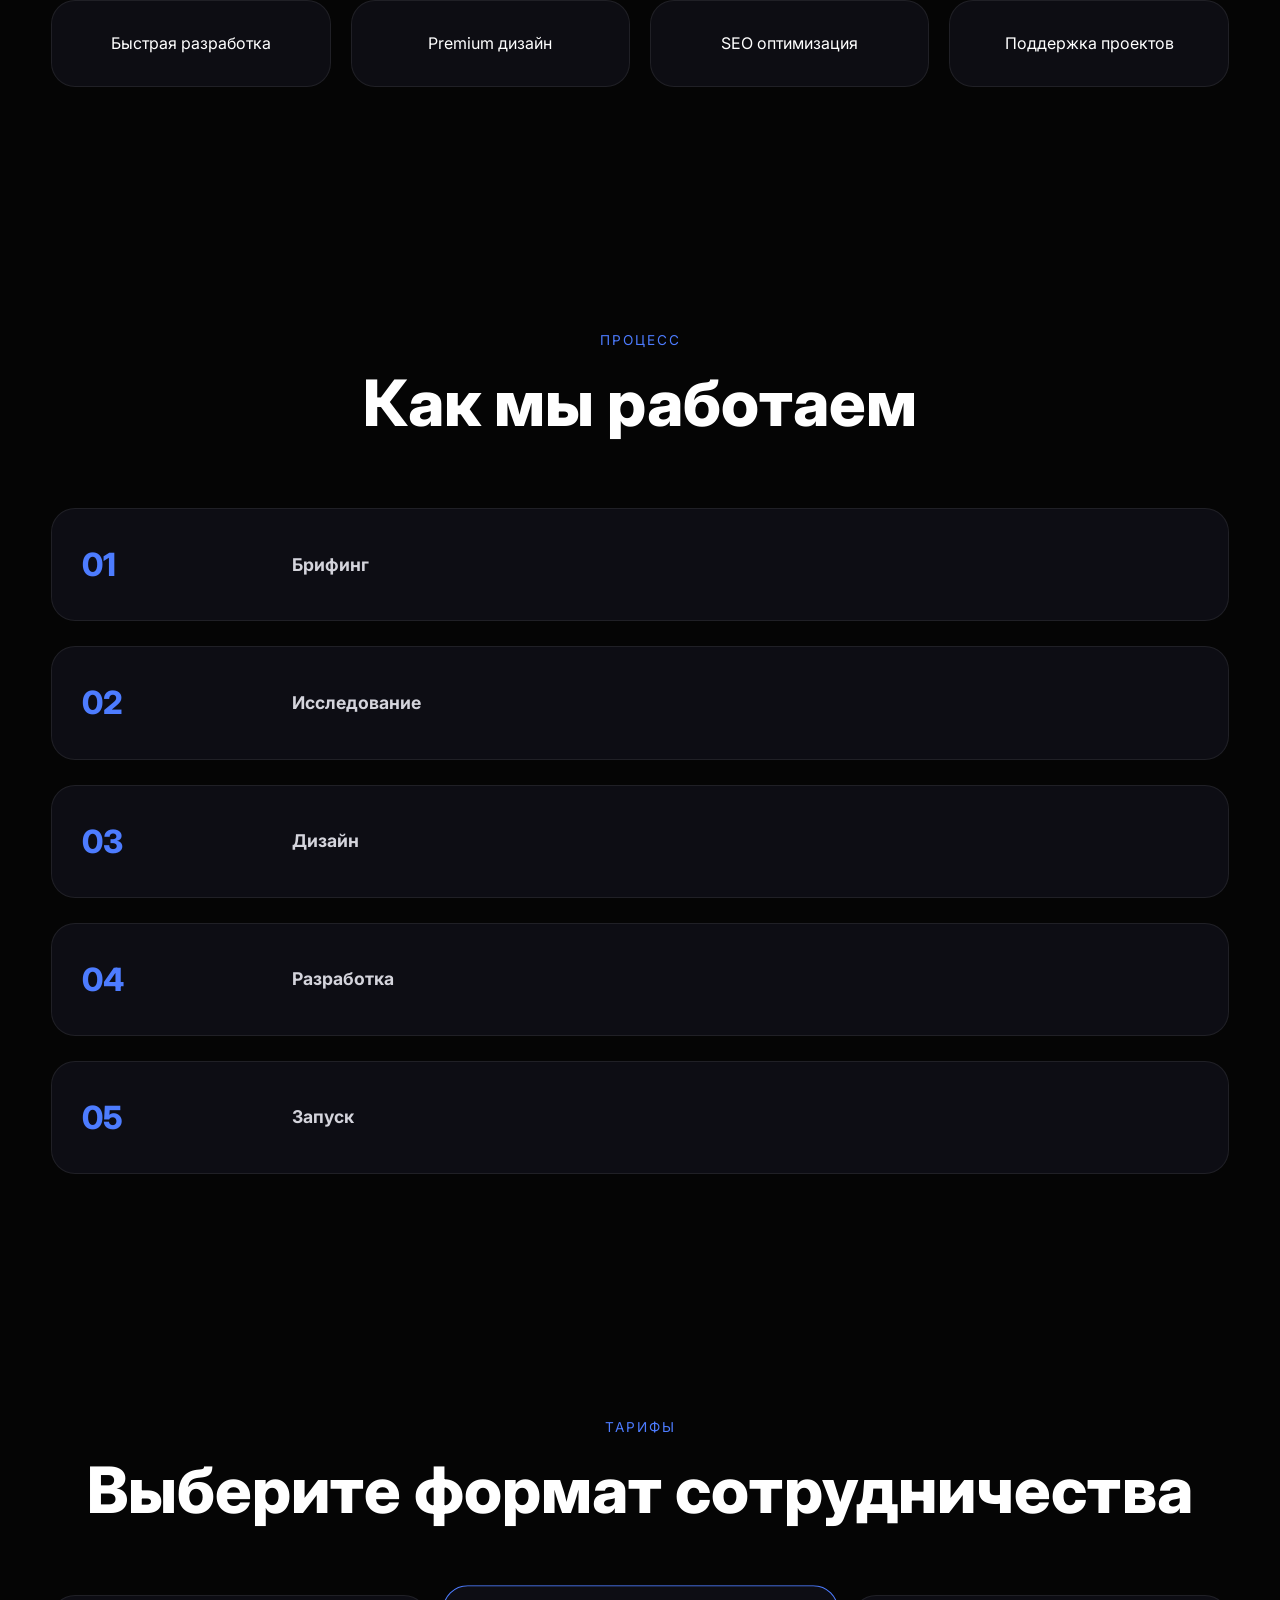
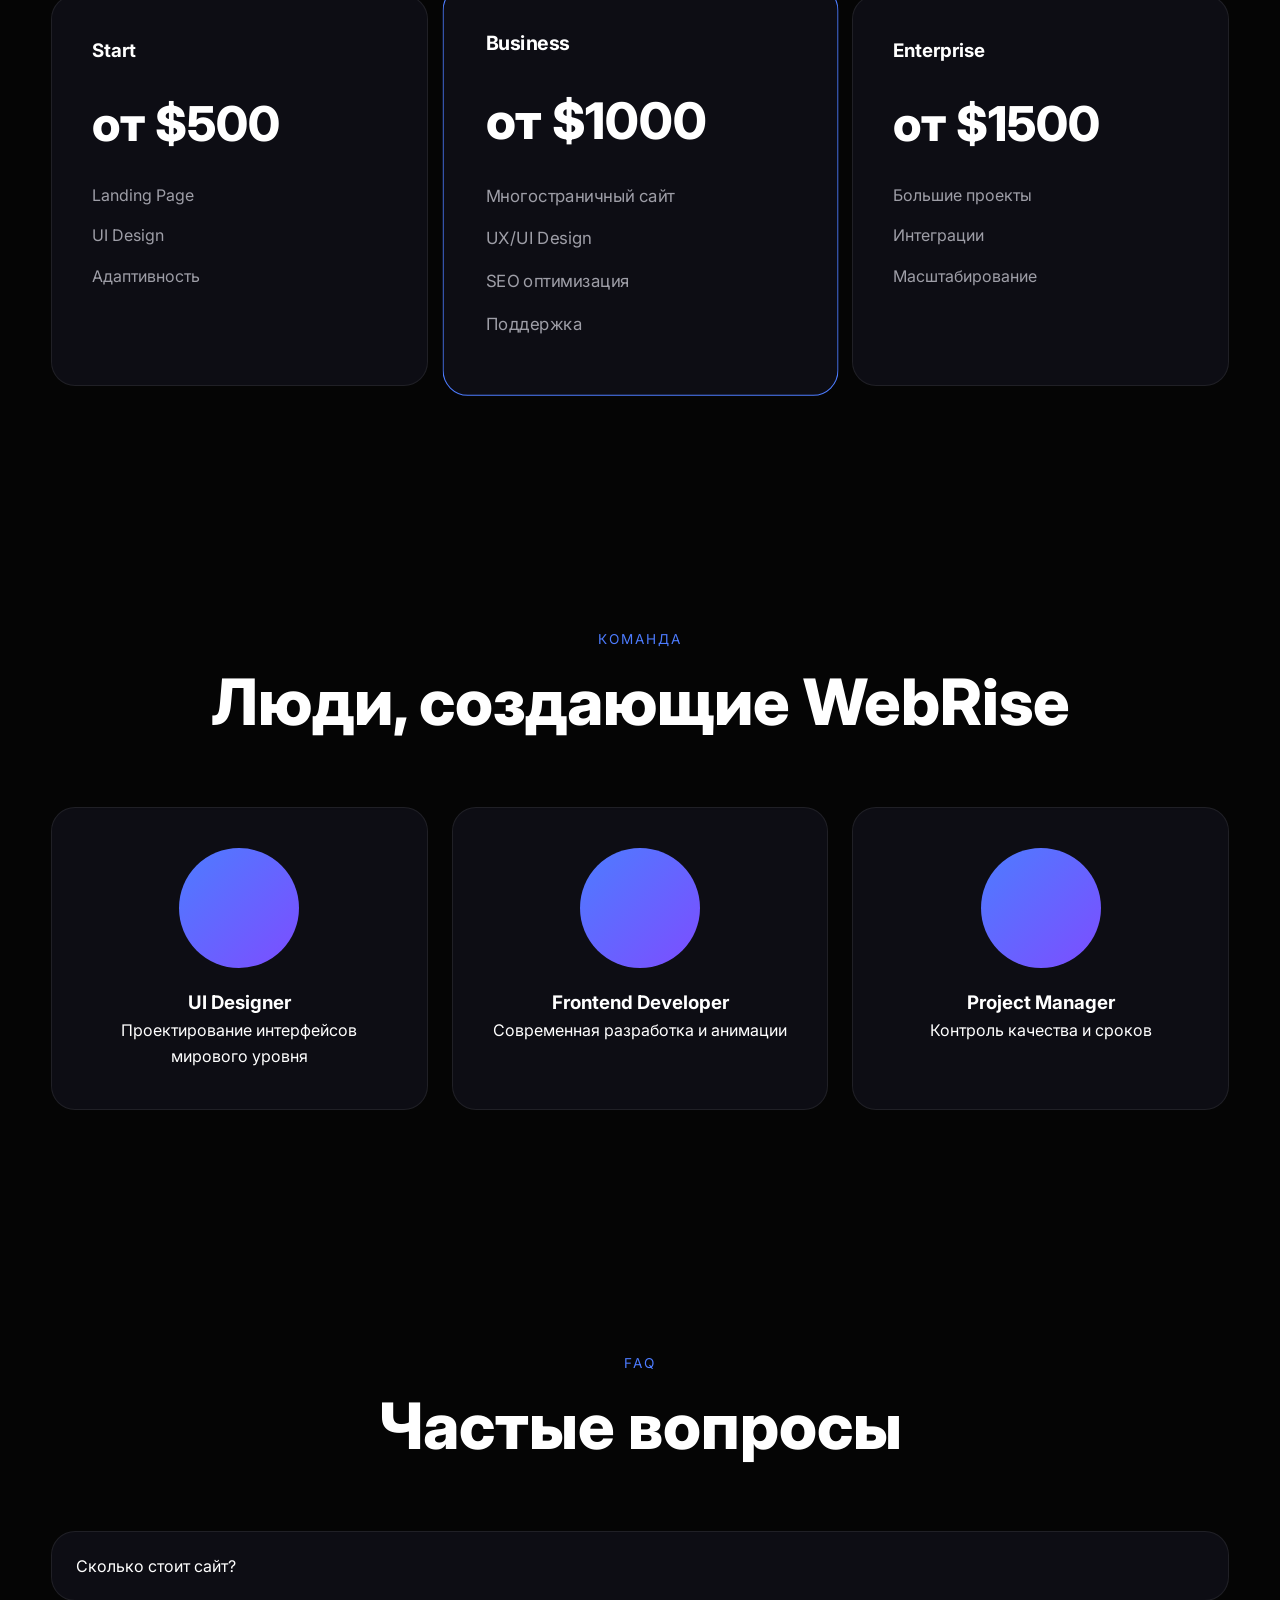
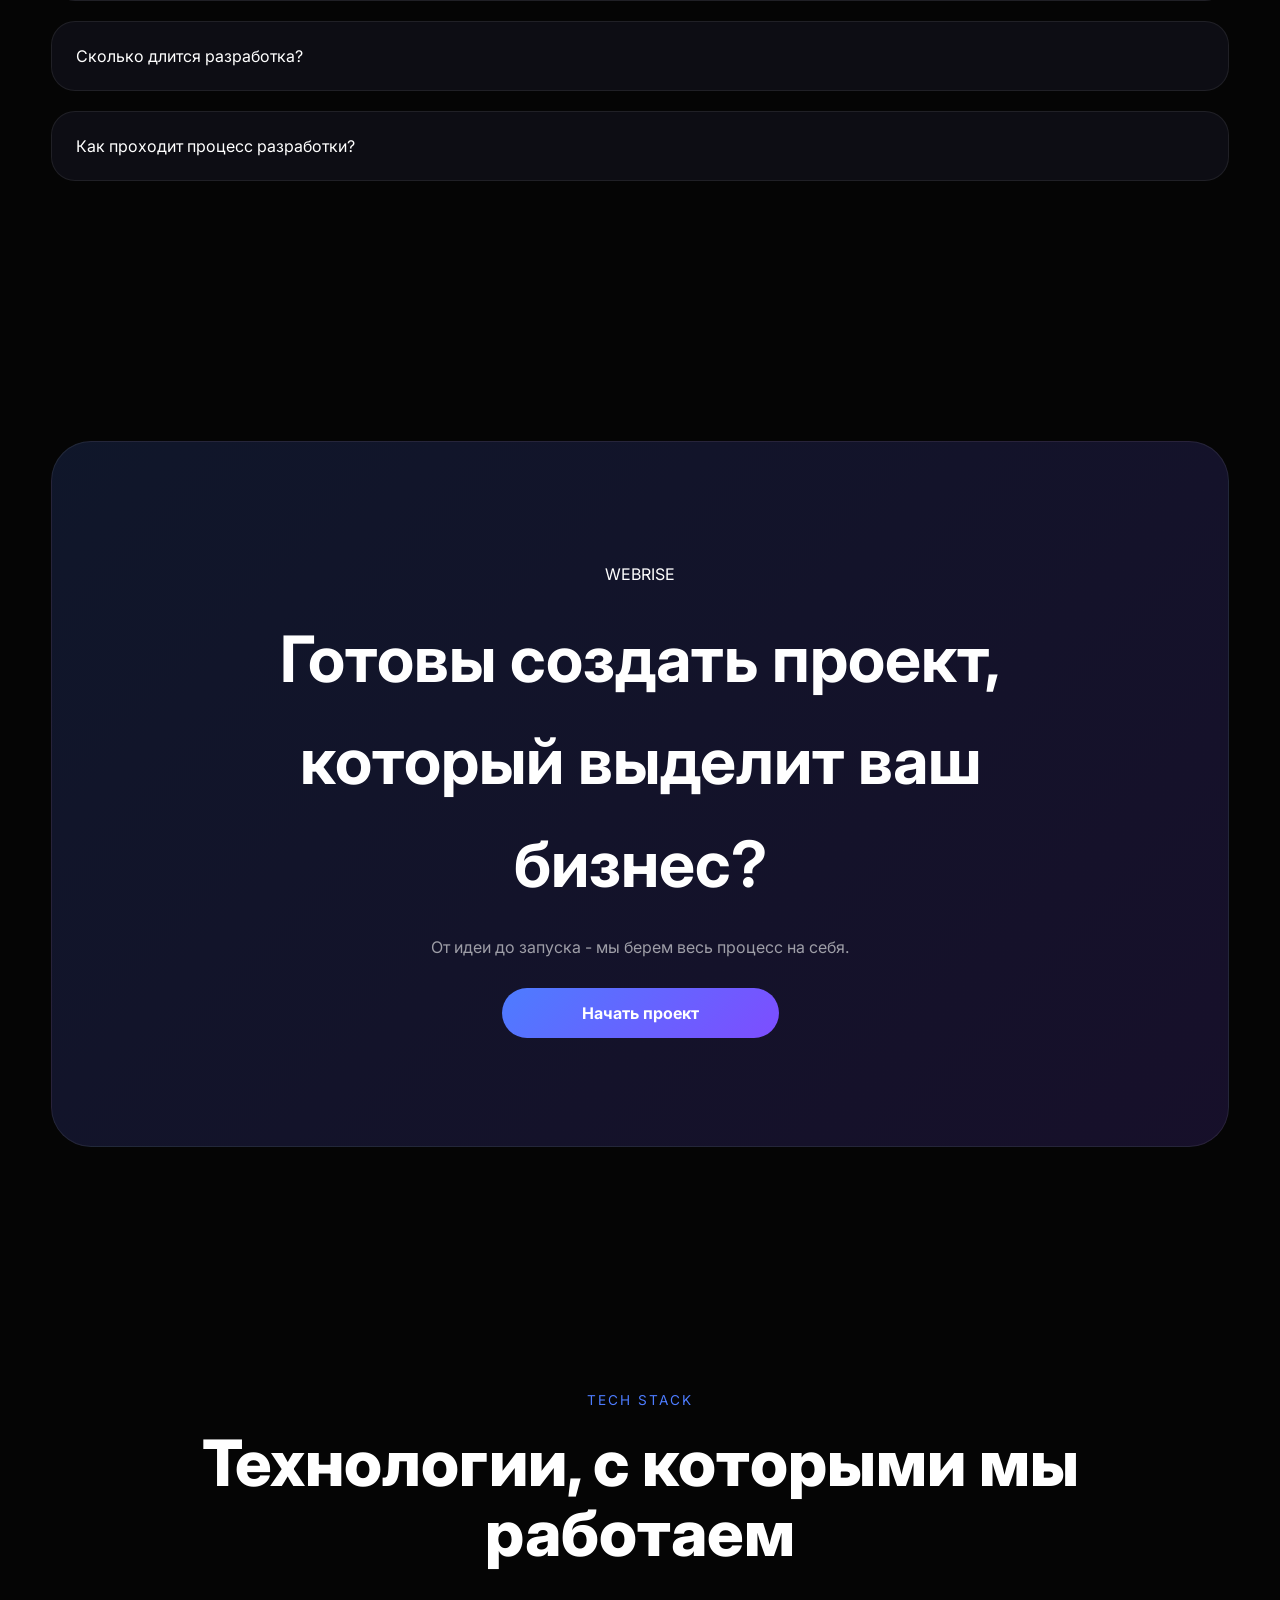
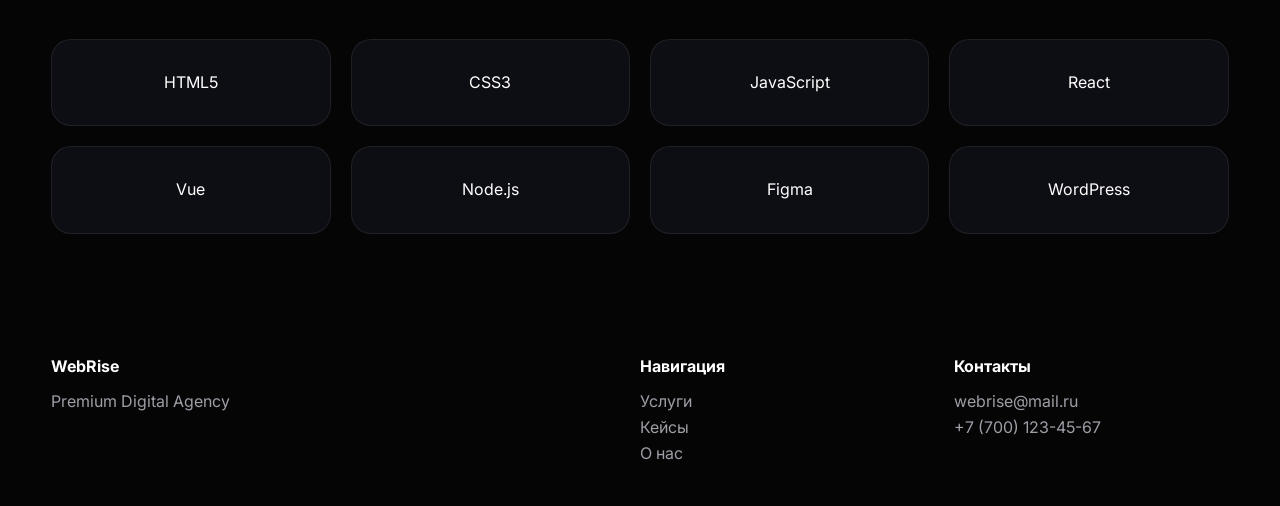
==== commit 5107c194: "Update fmt.Println message from 'Hello' to 'Goodbye'" ====
--- a/index.html
+++ b/index.html
@@ -390,42 +390,6 @@
                     Запуск
                 </div>
 
-            </div>
-
-        </div>
-
-    </div>
-
-</section>
-
-<section class="testimonials reveal">
-
-    <div class="container">
-
-        <div class="section-header">
-
-            <span>ОТЗЫВЫ</span>
-
-            <h2>Что говорят клиенты</h2>
-
-        </div>
-
-        <div class="reviews">
-
-            <div class="review-card">
-                «Лучшее агентство, с которым мы работали»
-            </div>
-
-            <div class="review-card">
-                «Дизайн и разработка на высшем уровне»
-            </div>
-
-             <div class="review-card">
-                «Работают очень качественно и быстро»
-            </div>
-
-             <div class="review-card">
-                «Очень понравился их подход к делу и клиентскому обслуживанию»
             </div>
 
         </div>
@@ -731,4 +695,4 @@
 
 <script src="script.js"></script>
 </body>
-</html>+</html>
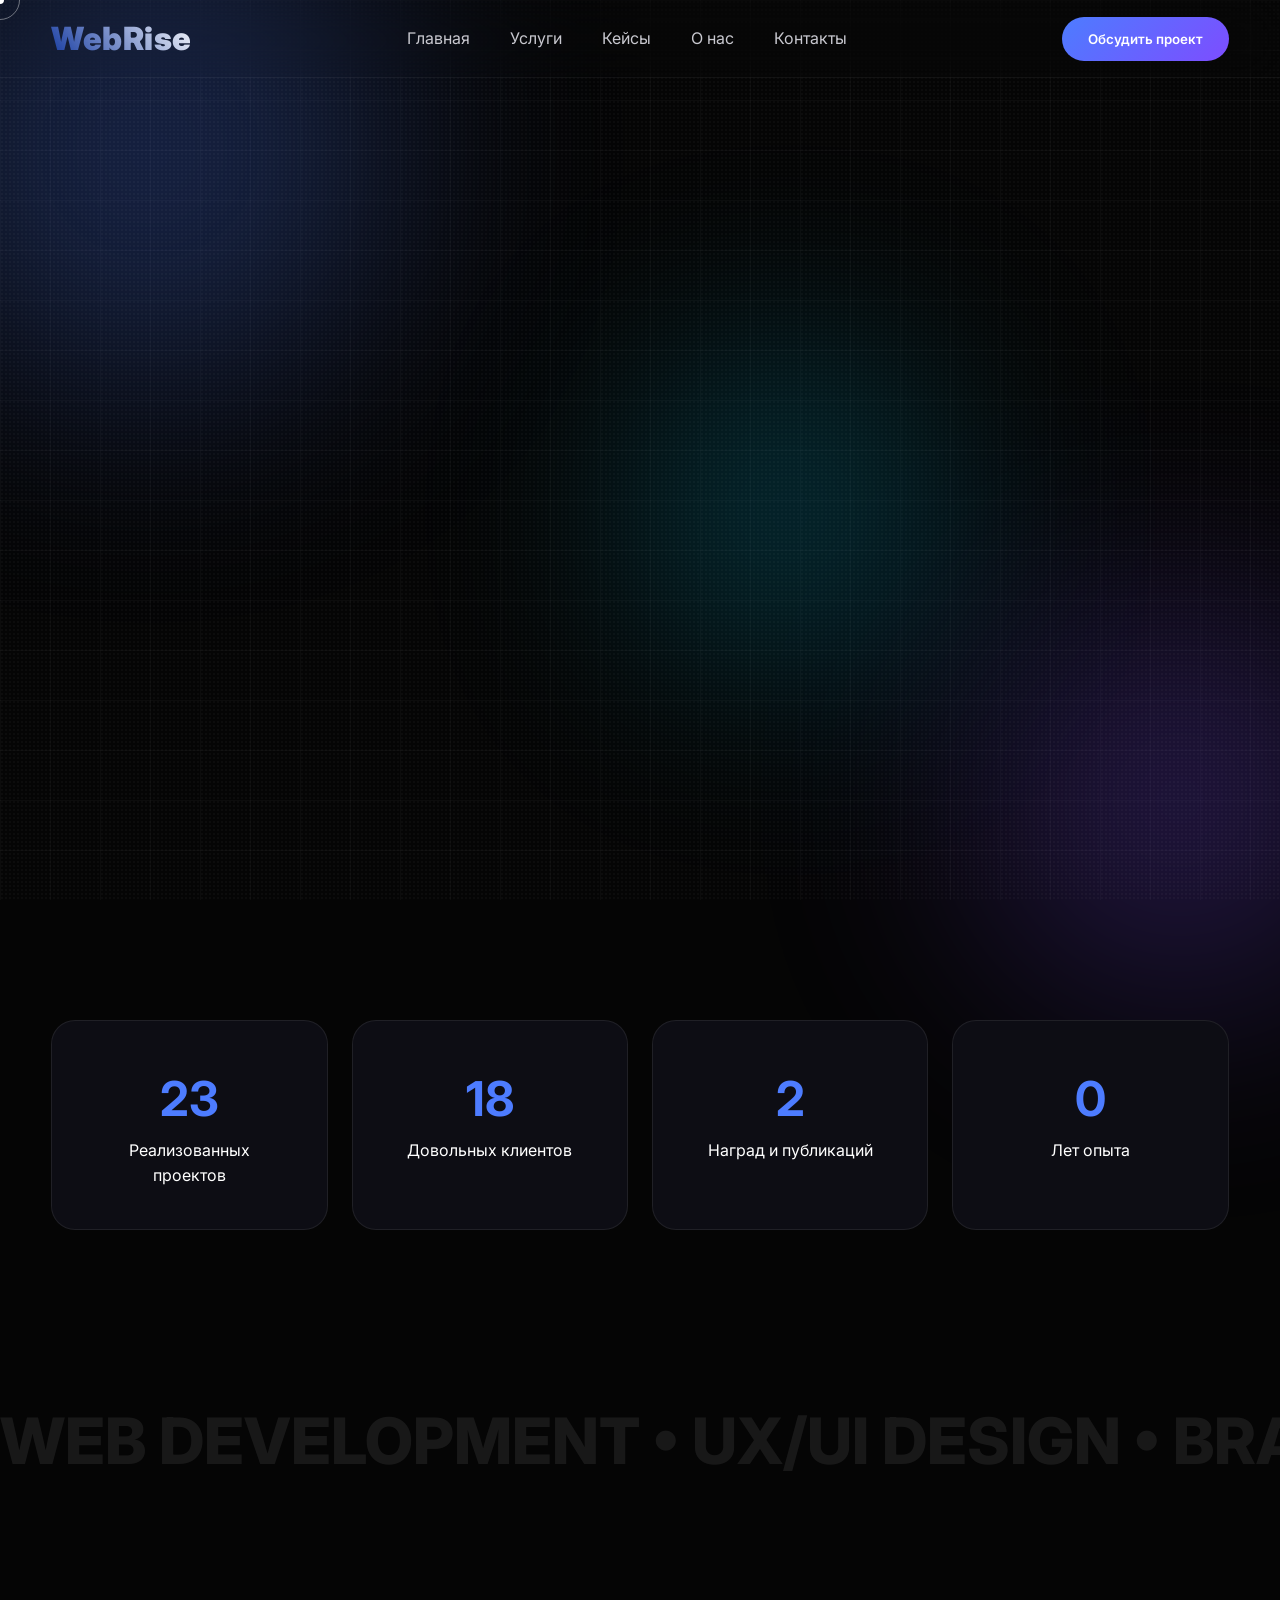
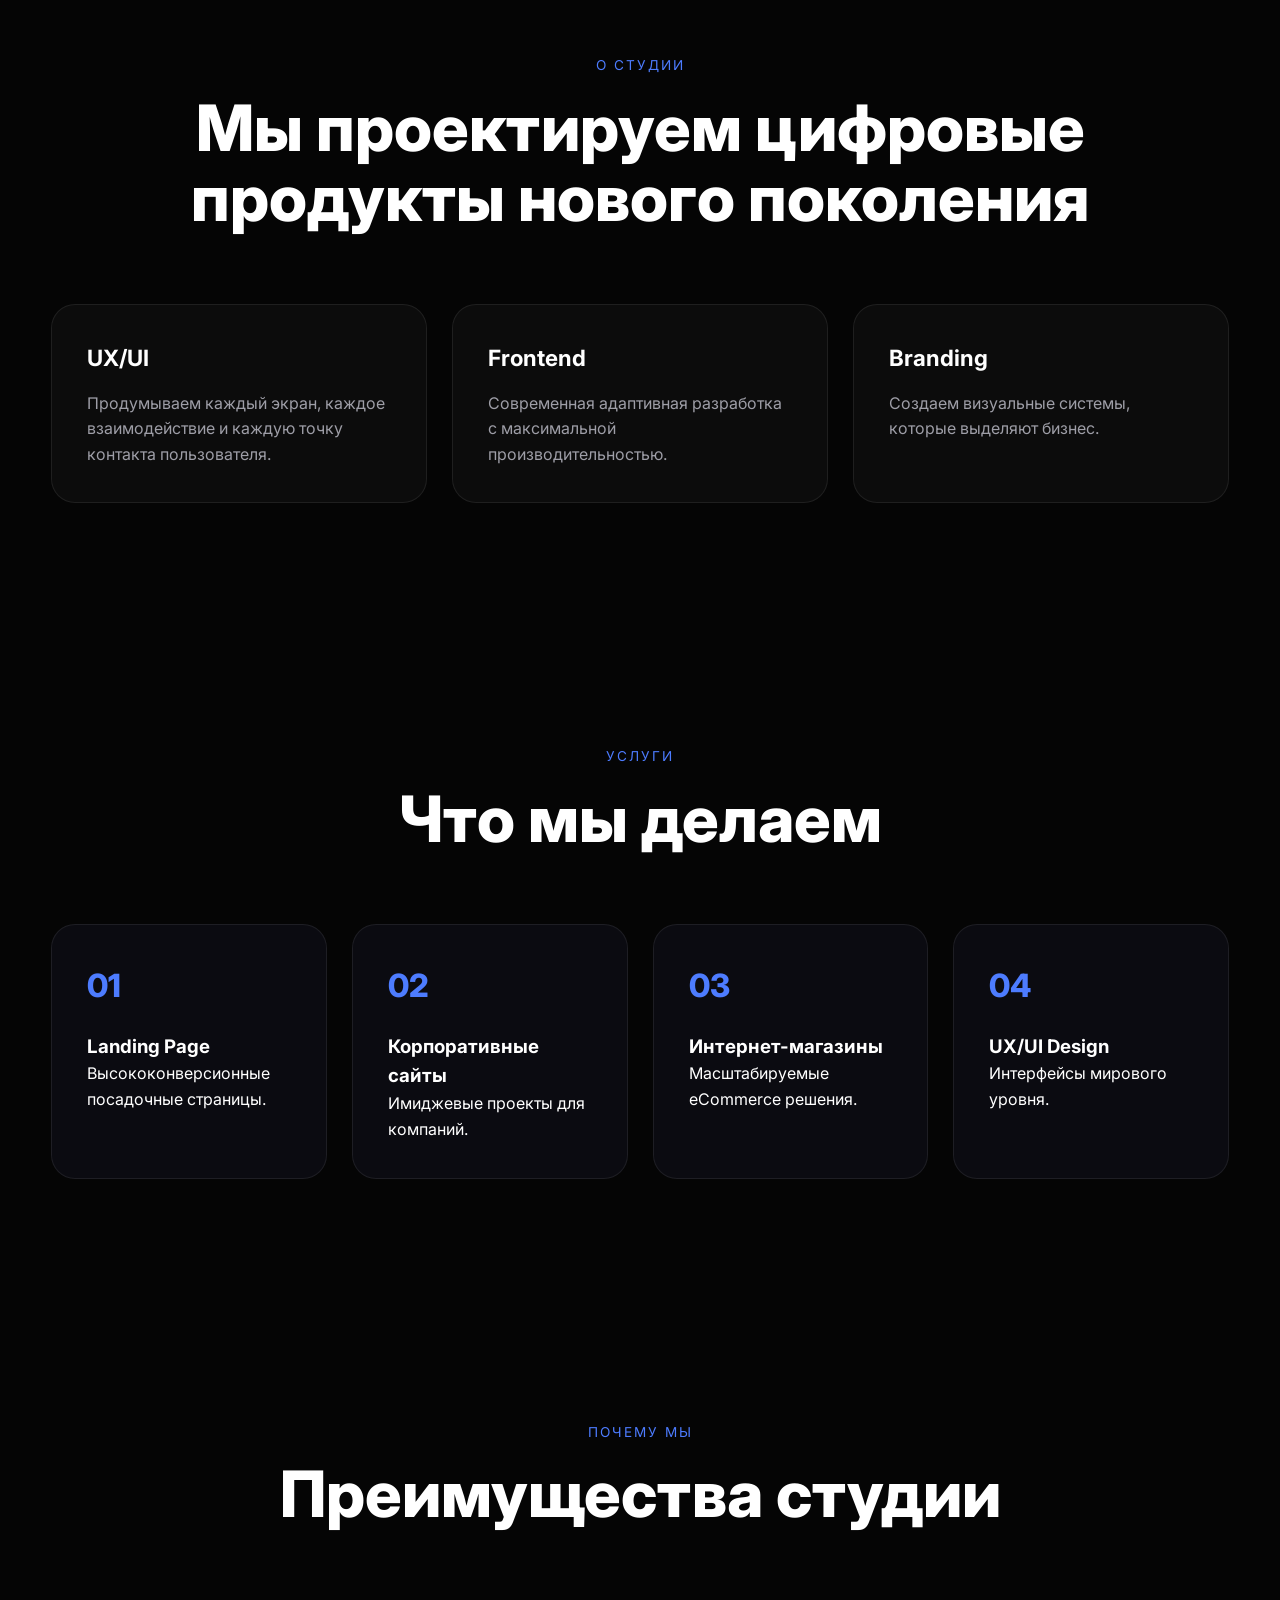
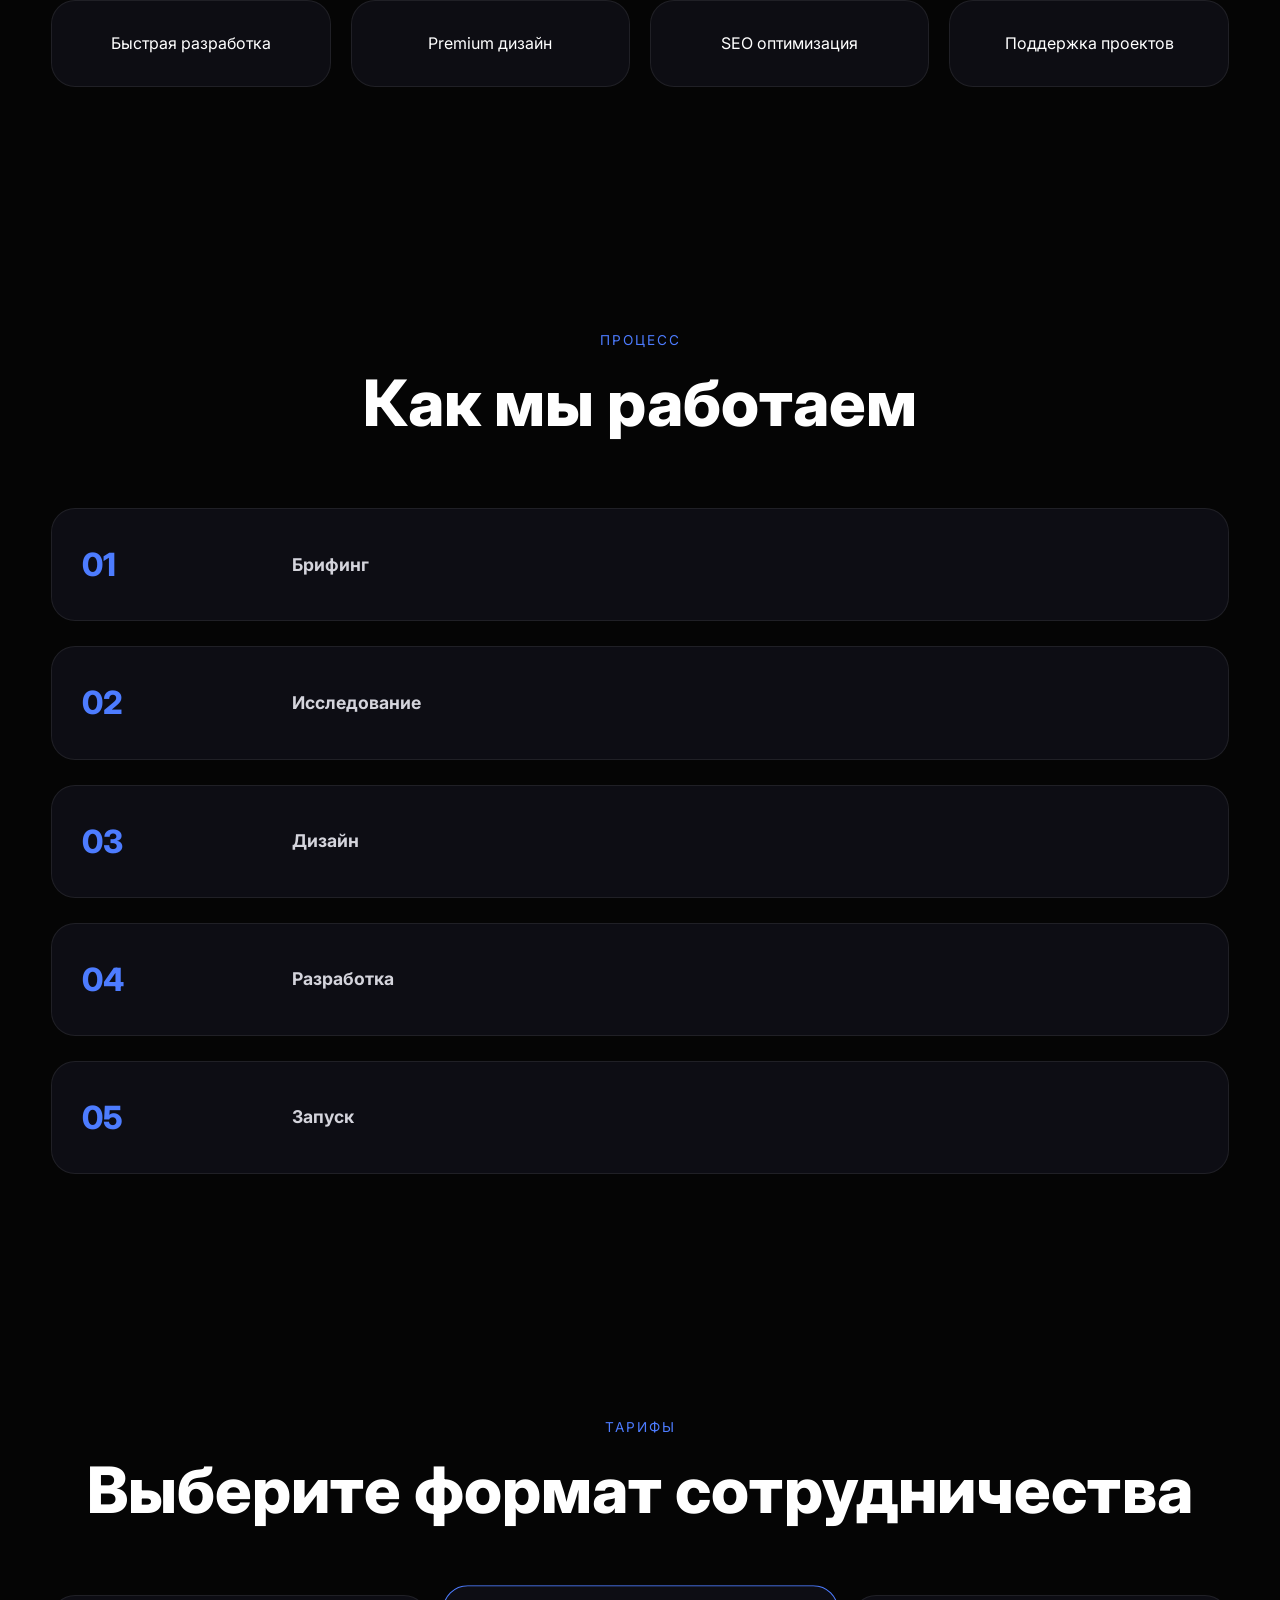
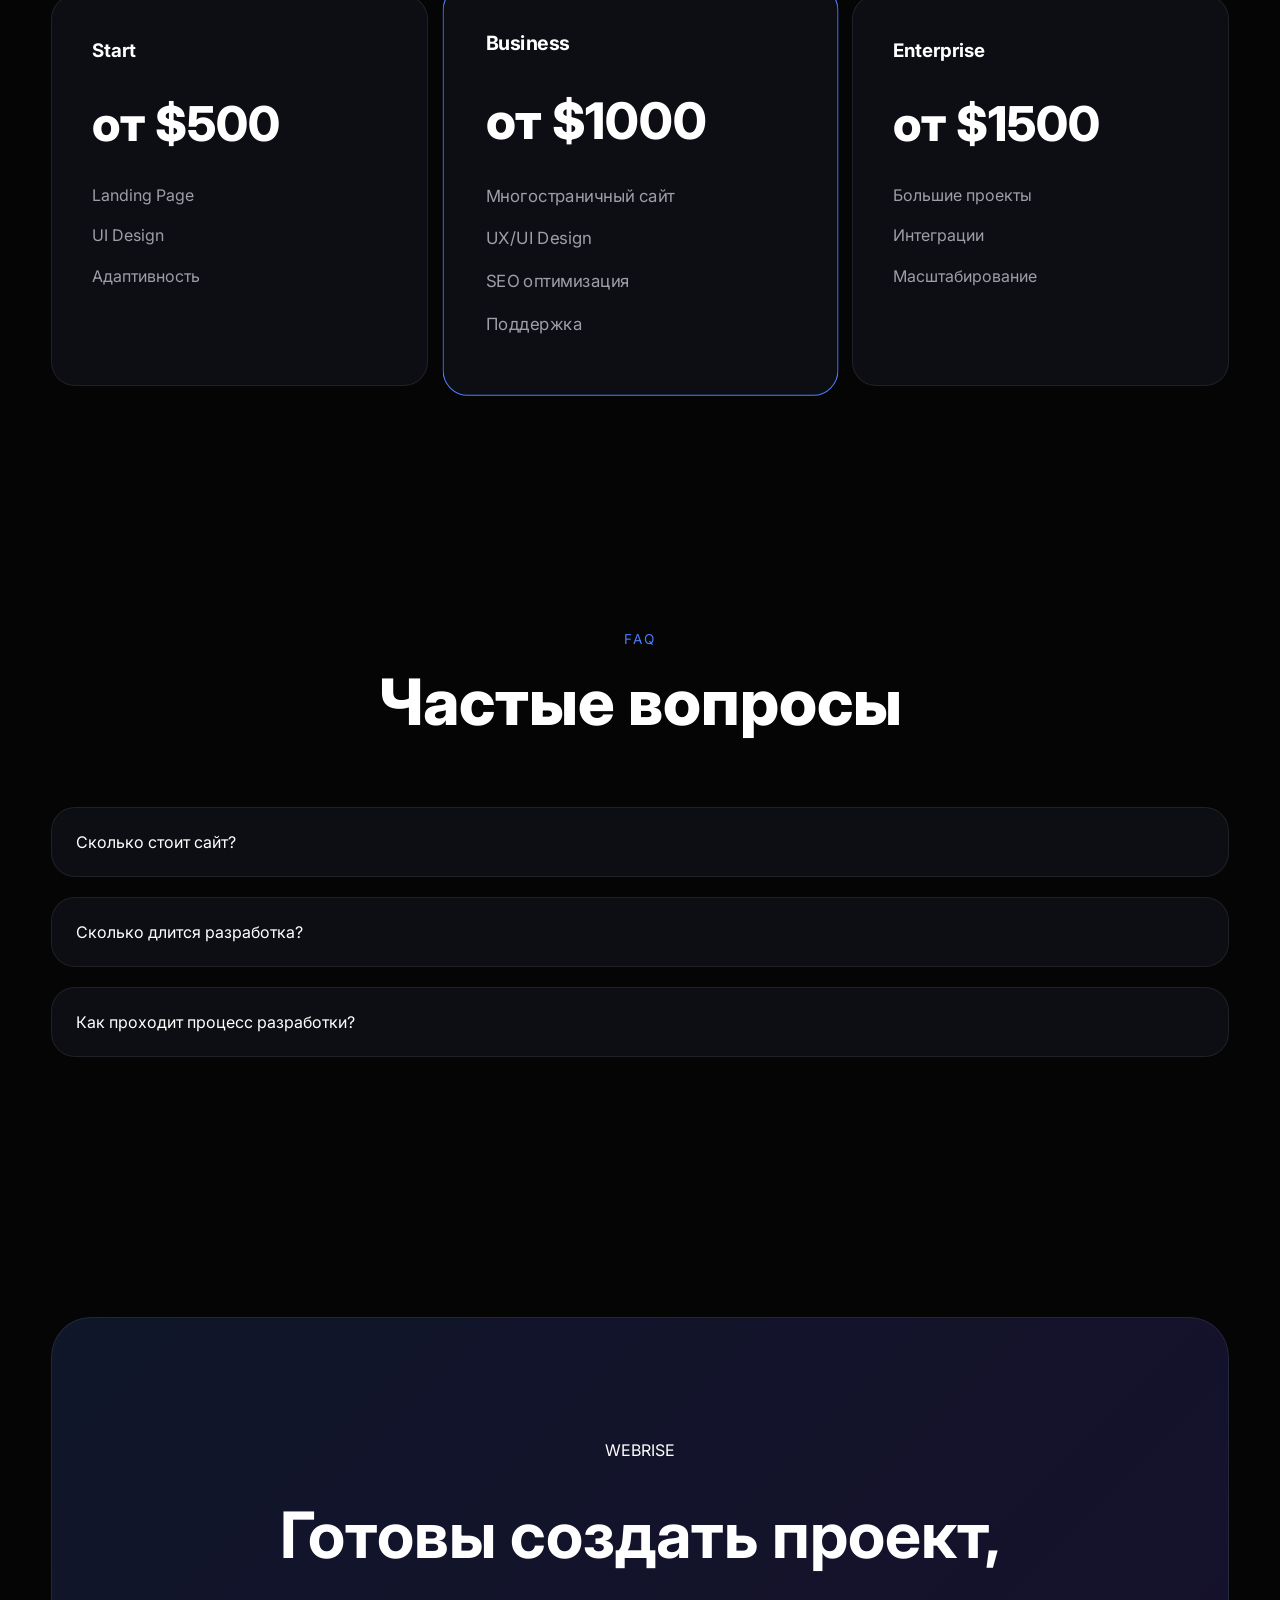
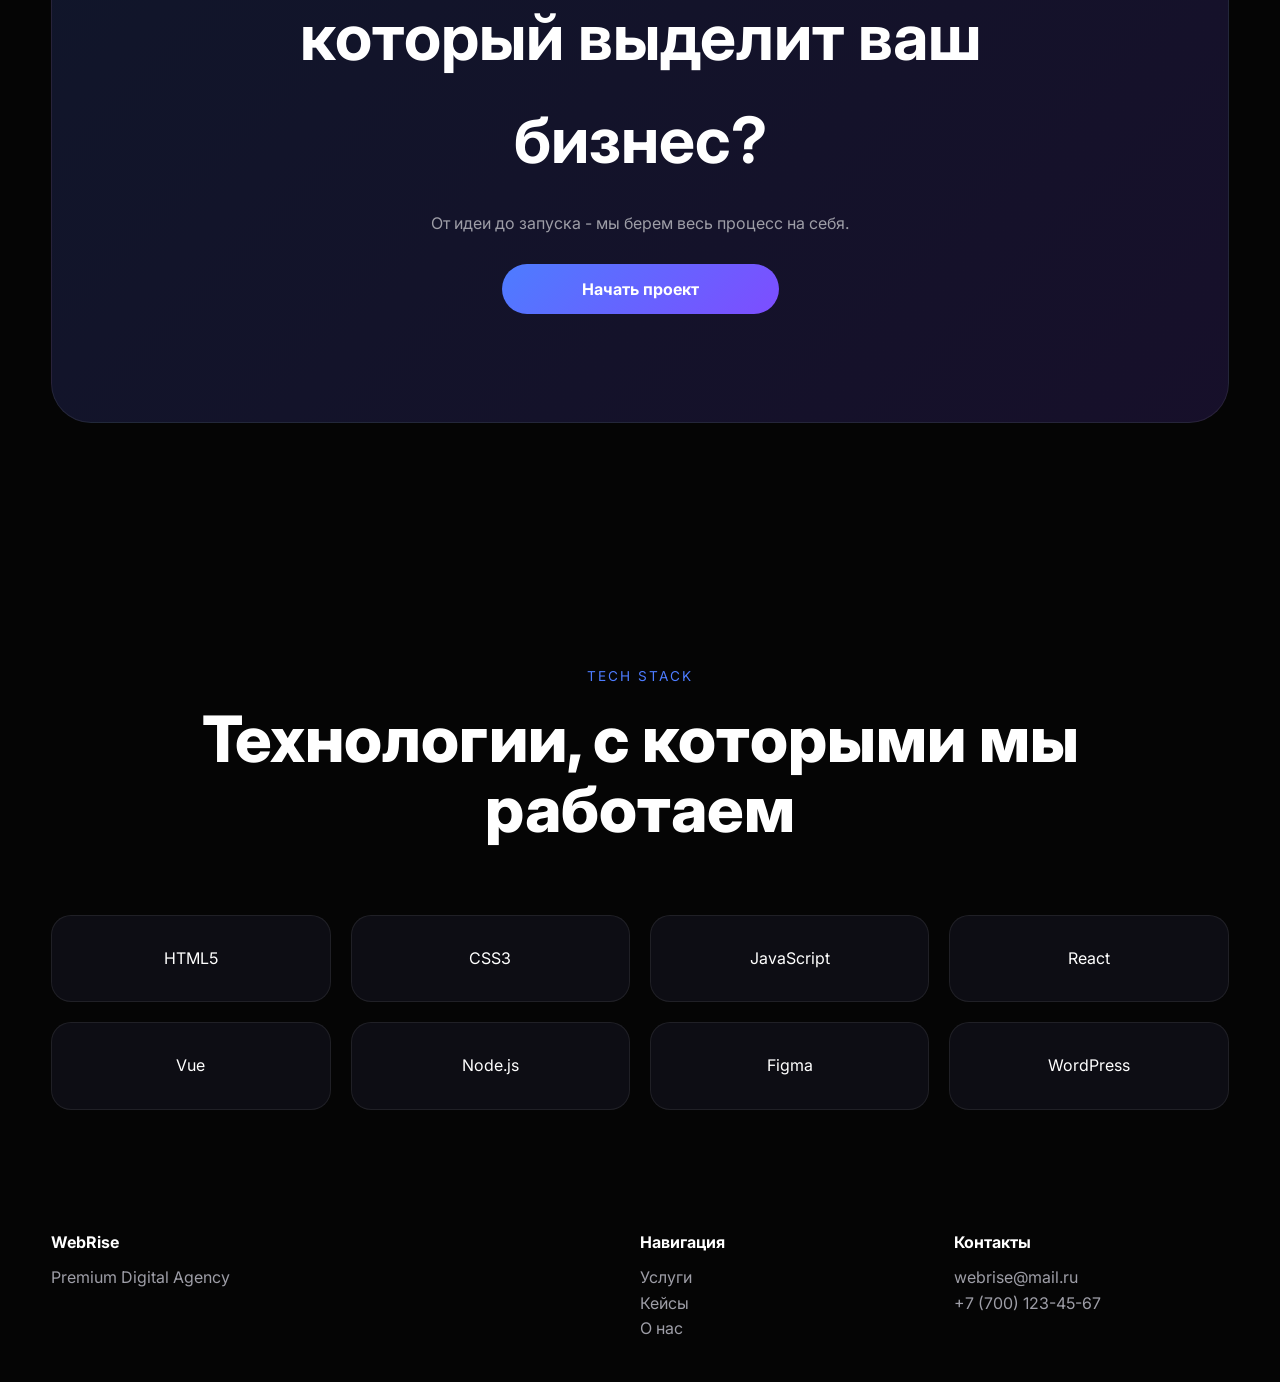
==== commit dae97300: "Update index.html" ====
--- a/index.html
+++ b/index.html
@@ -466,67 +466,6 @@
                     <li>Масштабирование</li>
 
                 </ul>
-
-            </div>
-
-        </div>
-
-    </div>
-
-</section>
-
-<section class="team reveal">
-
-    <div class="container">
-
-        <div class="section-header">
-
-            <span>КОМАНДА</span>
-
-            <h2>
-                Люди, создающие WebRise
-            </h2>
-
-        </div>
-
-        <div class="team-grid">
-
-            <div class="team-card">
-
-                <div class="avatar"></div>
-
-                <h3>UI Designer</h3>
-
-                <p>
-                    Проектирование интерфейсов
-                    мирового уровня
-                </p>
-
-            </div>
-
-            <div class="team-card">
-
-                <div class="avatar"></div>
-
-                <h3>Frontend Developer</h3>
-
-                <p>
-                    Современная разработка
-                    и анимации
-                </p>
-
-            </div>
-
-            <div class="team-card">
-
-                <div class="avatar"></div>
-
-                <h3>Project Manager</h3>
-
-                <p>
-                    Контроль качества
-                    и сроков
-                </p>
 
             </div>
 
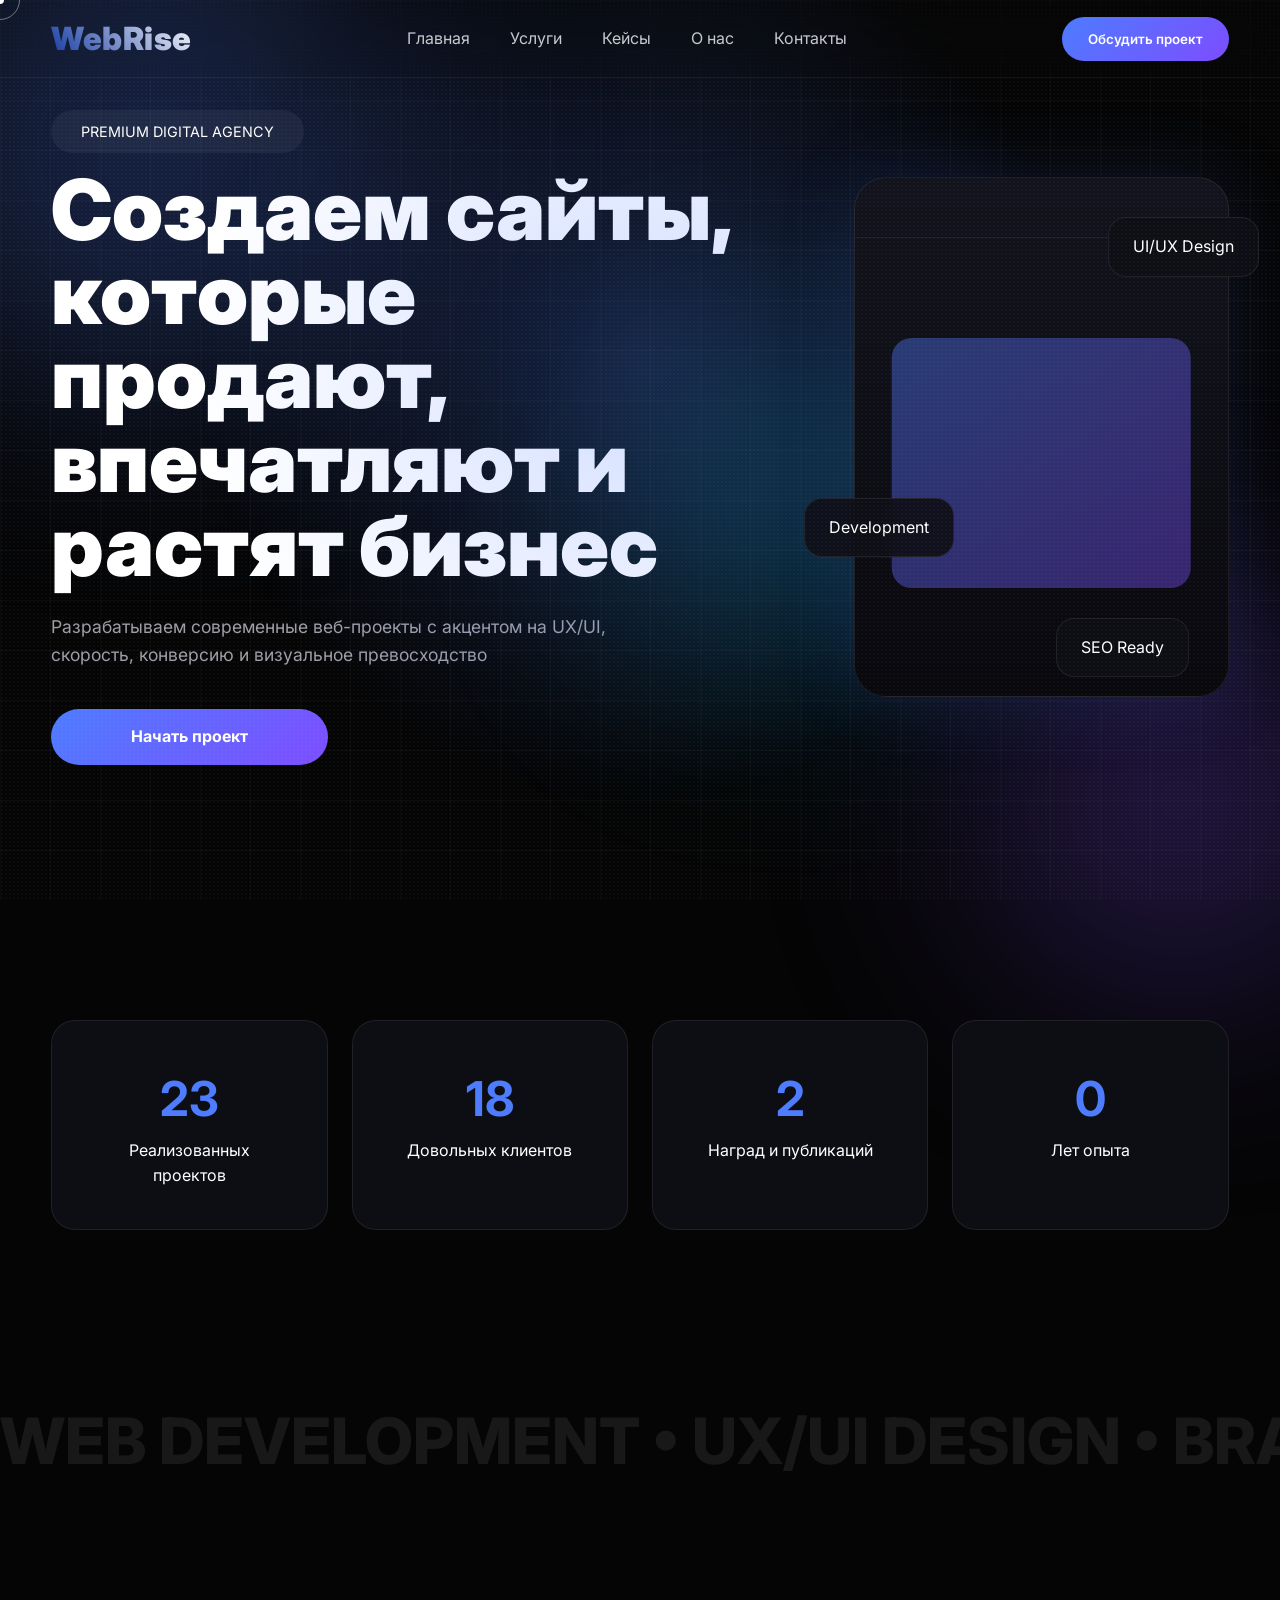
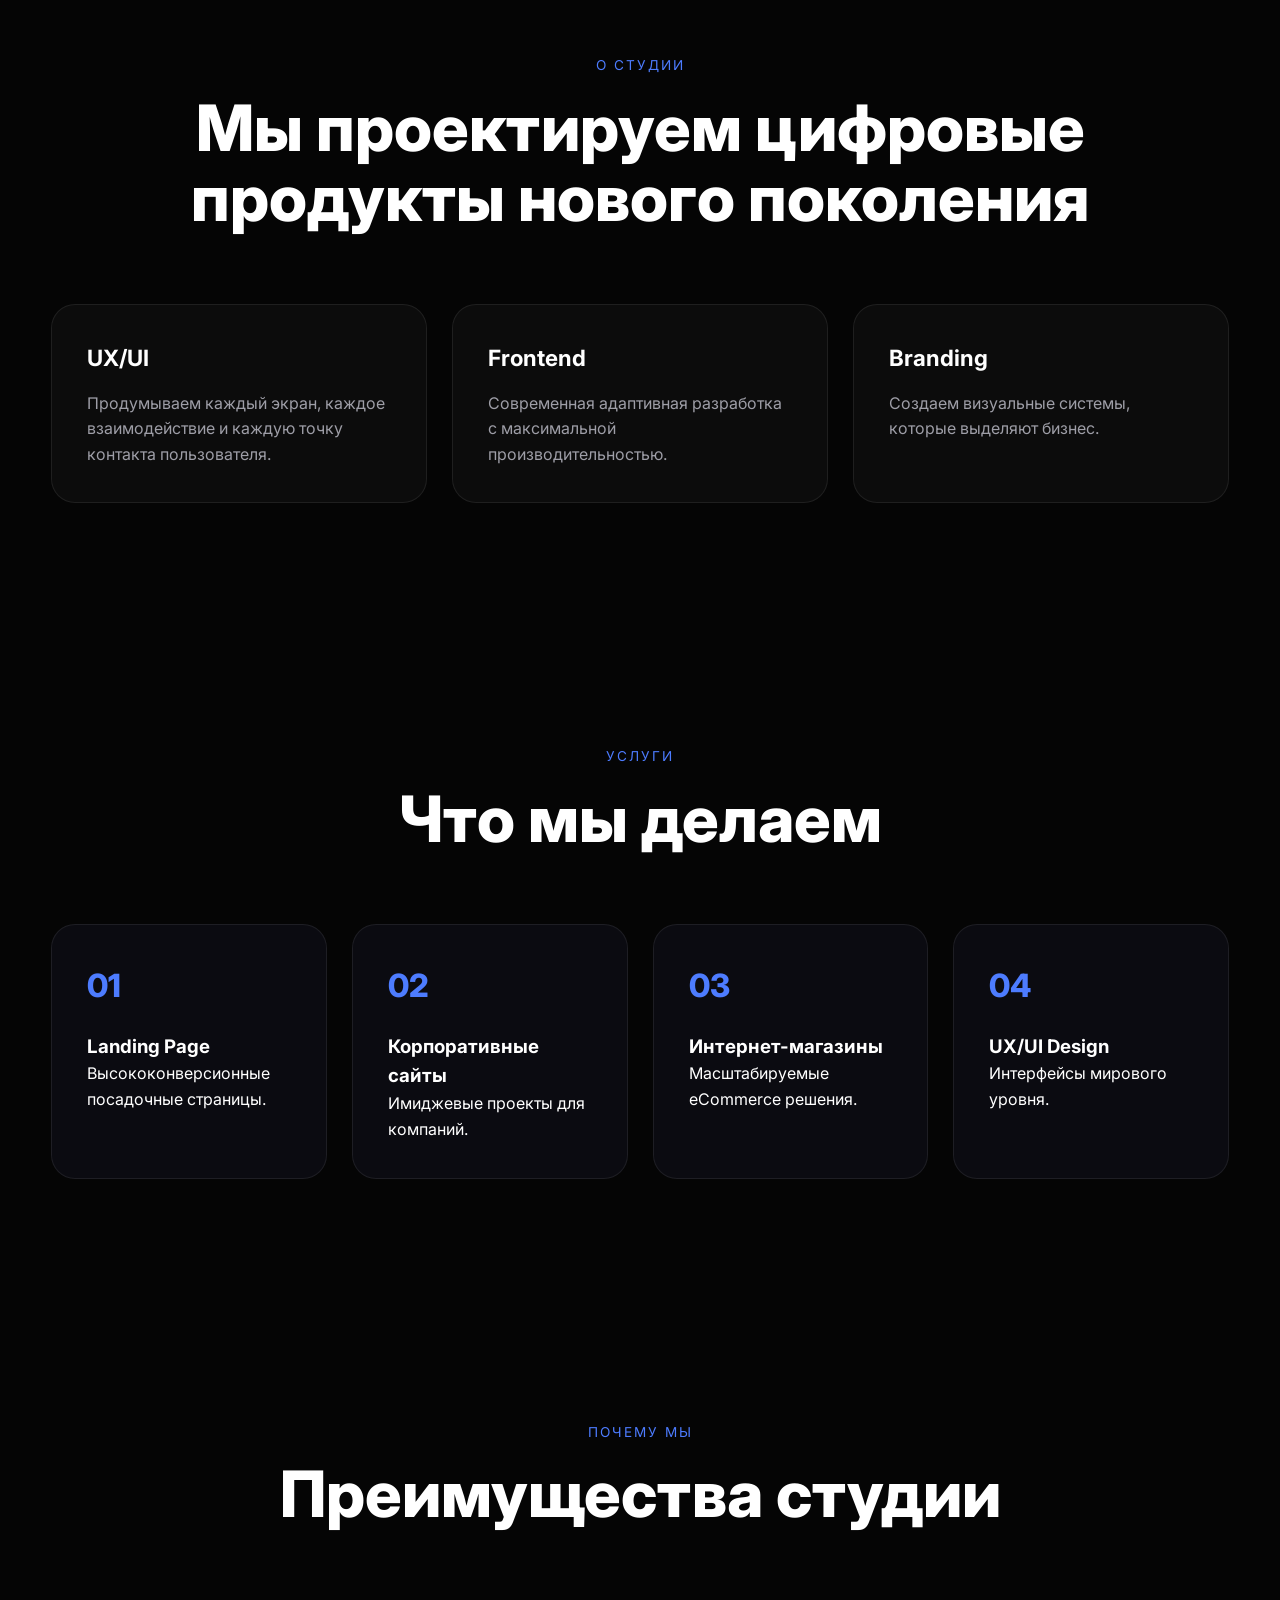
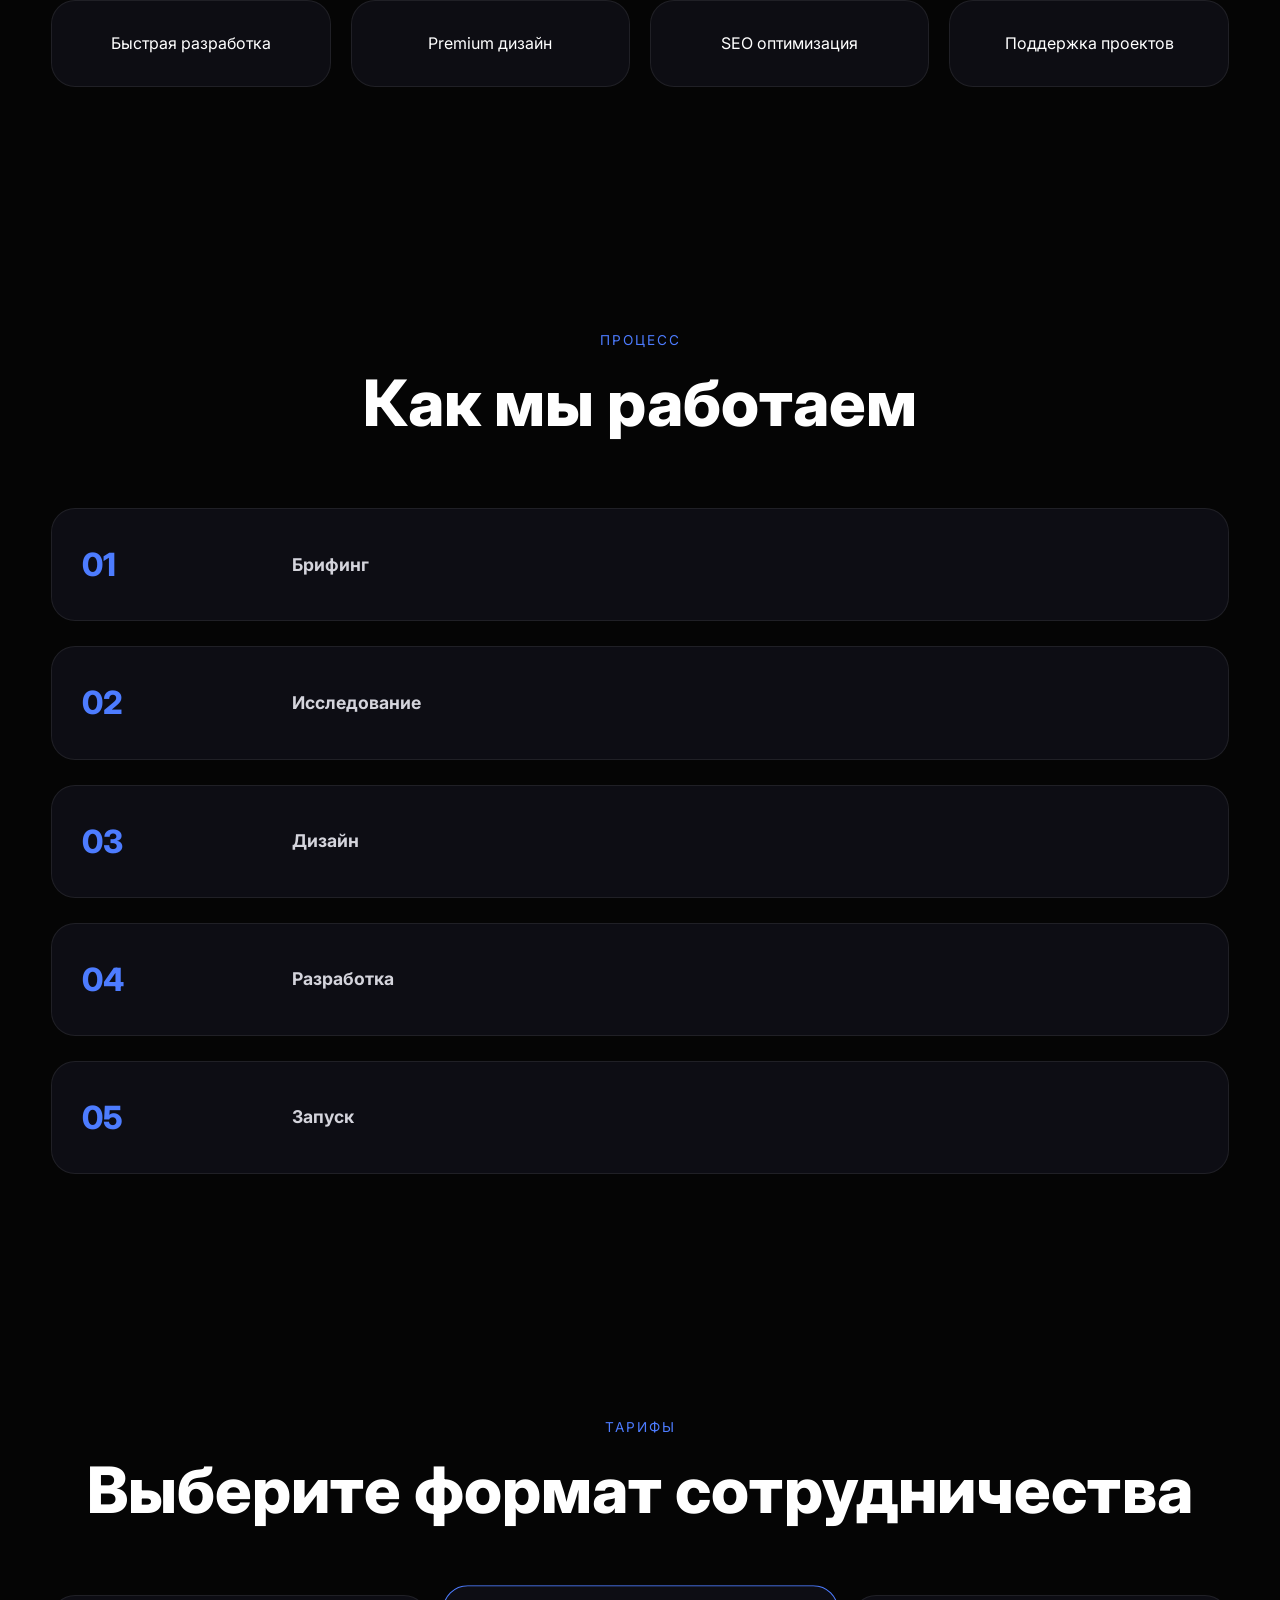
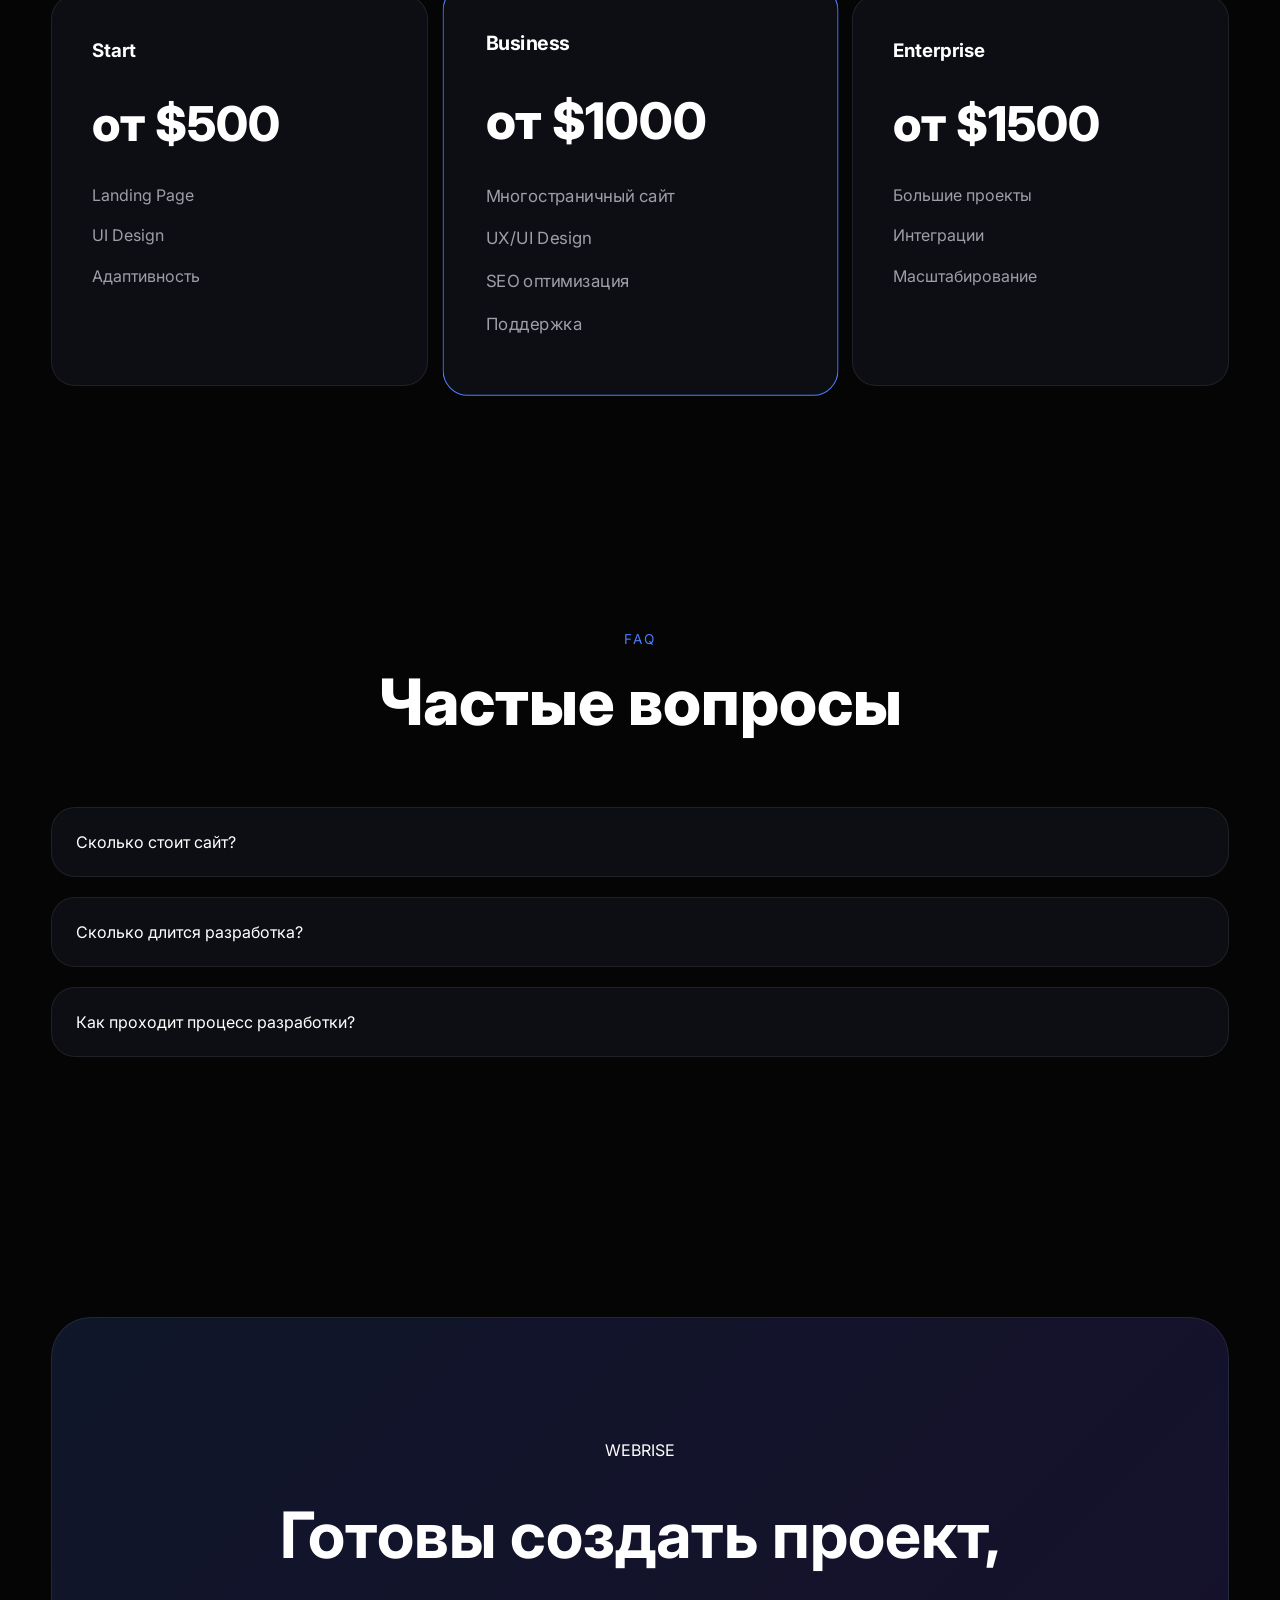
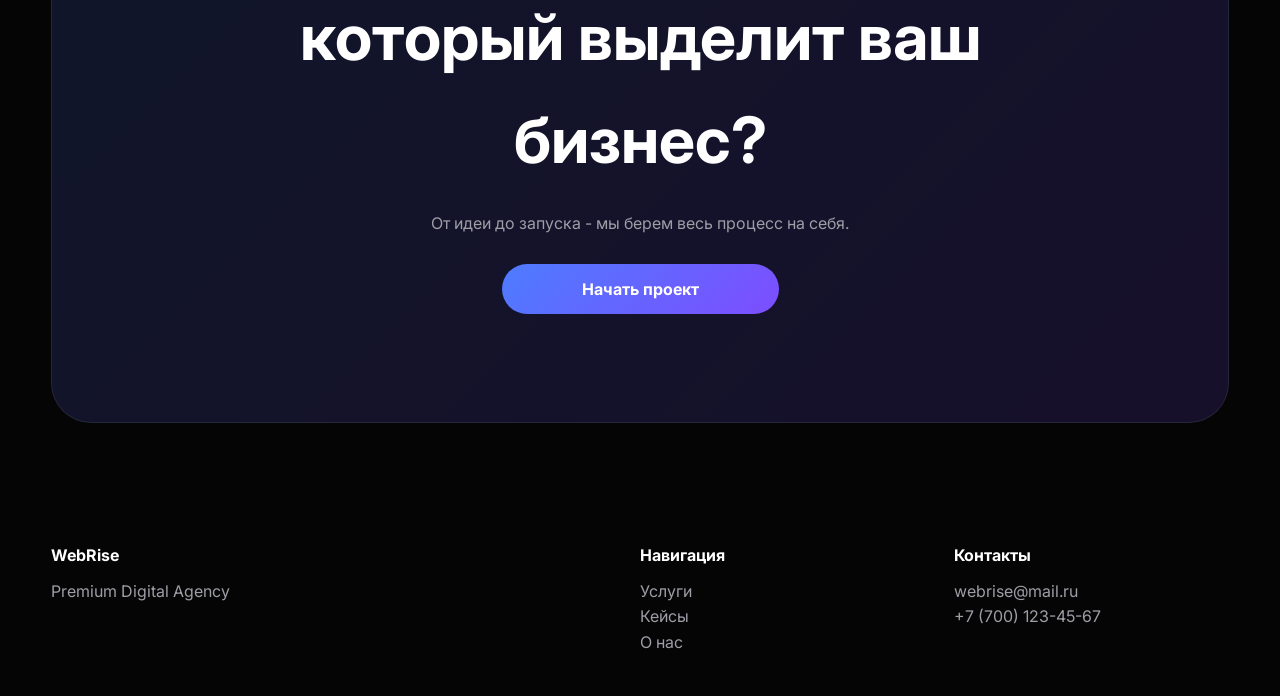
==== commit 010f5408: "Update index.html" ====
--- a/index.html
+++ b/index.html
@@ -559,37 +559,6 @@
 
 </section>
 
-<section class="tech reveal">
-
-    <div class="container">
-
-        <div class="section-header">
-
-            <span>TECH STACK</span>
-
-            <h2>
-                Технологии, с которыми мы работаем
-            </h2>
-
-        </div>
-
-        <div class="tech-grid">
-
-            <div>HTML5</div>
-            <div>CSS3</div>
-            <div>JavaScript</div>
-            <div>React</div>
-            <div>Vue</div>
-            <div>Node.js</div>
-            <div>Figma</div>
-            <div>WordPress</div>
-
-        </div>
-
-    </div>
-
-</section>
-
 <footer class="footer">
 
     <div class="container">
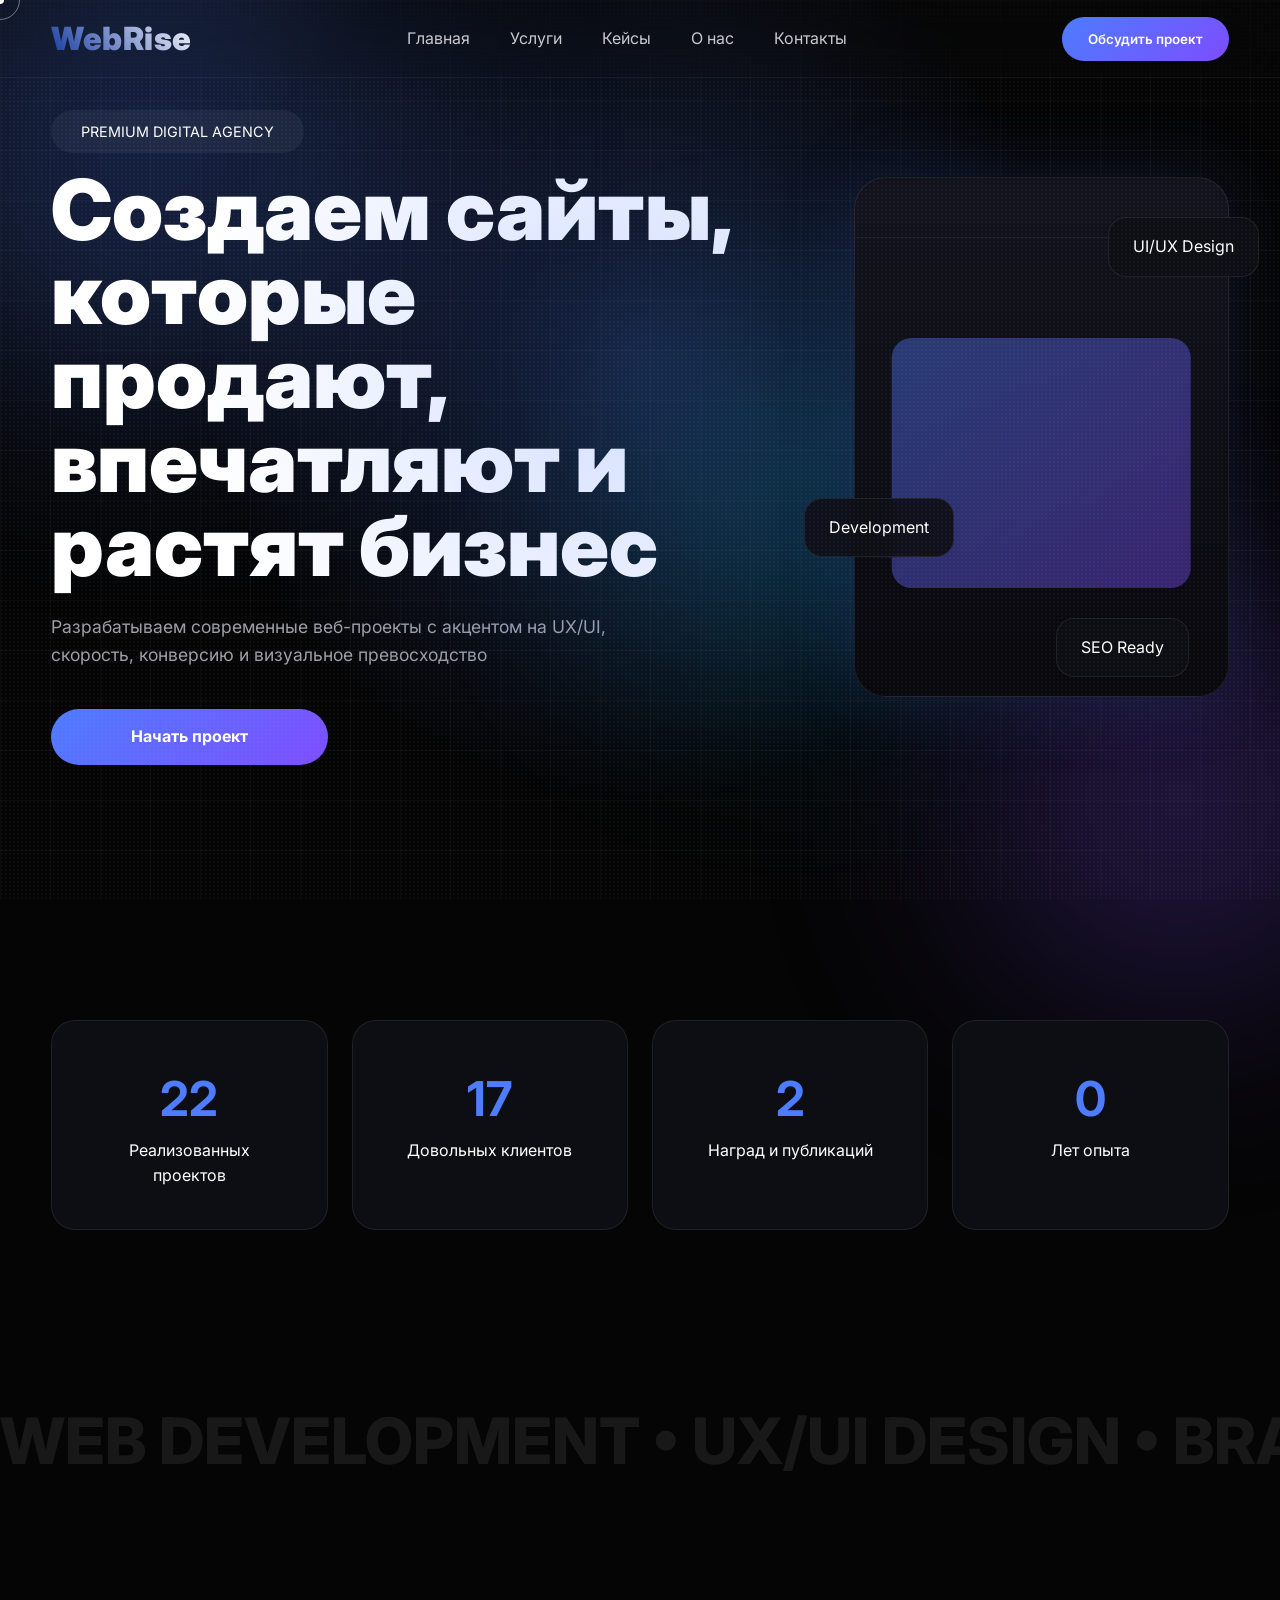
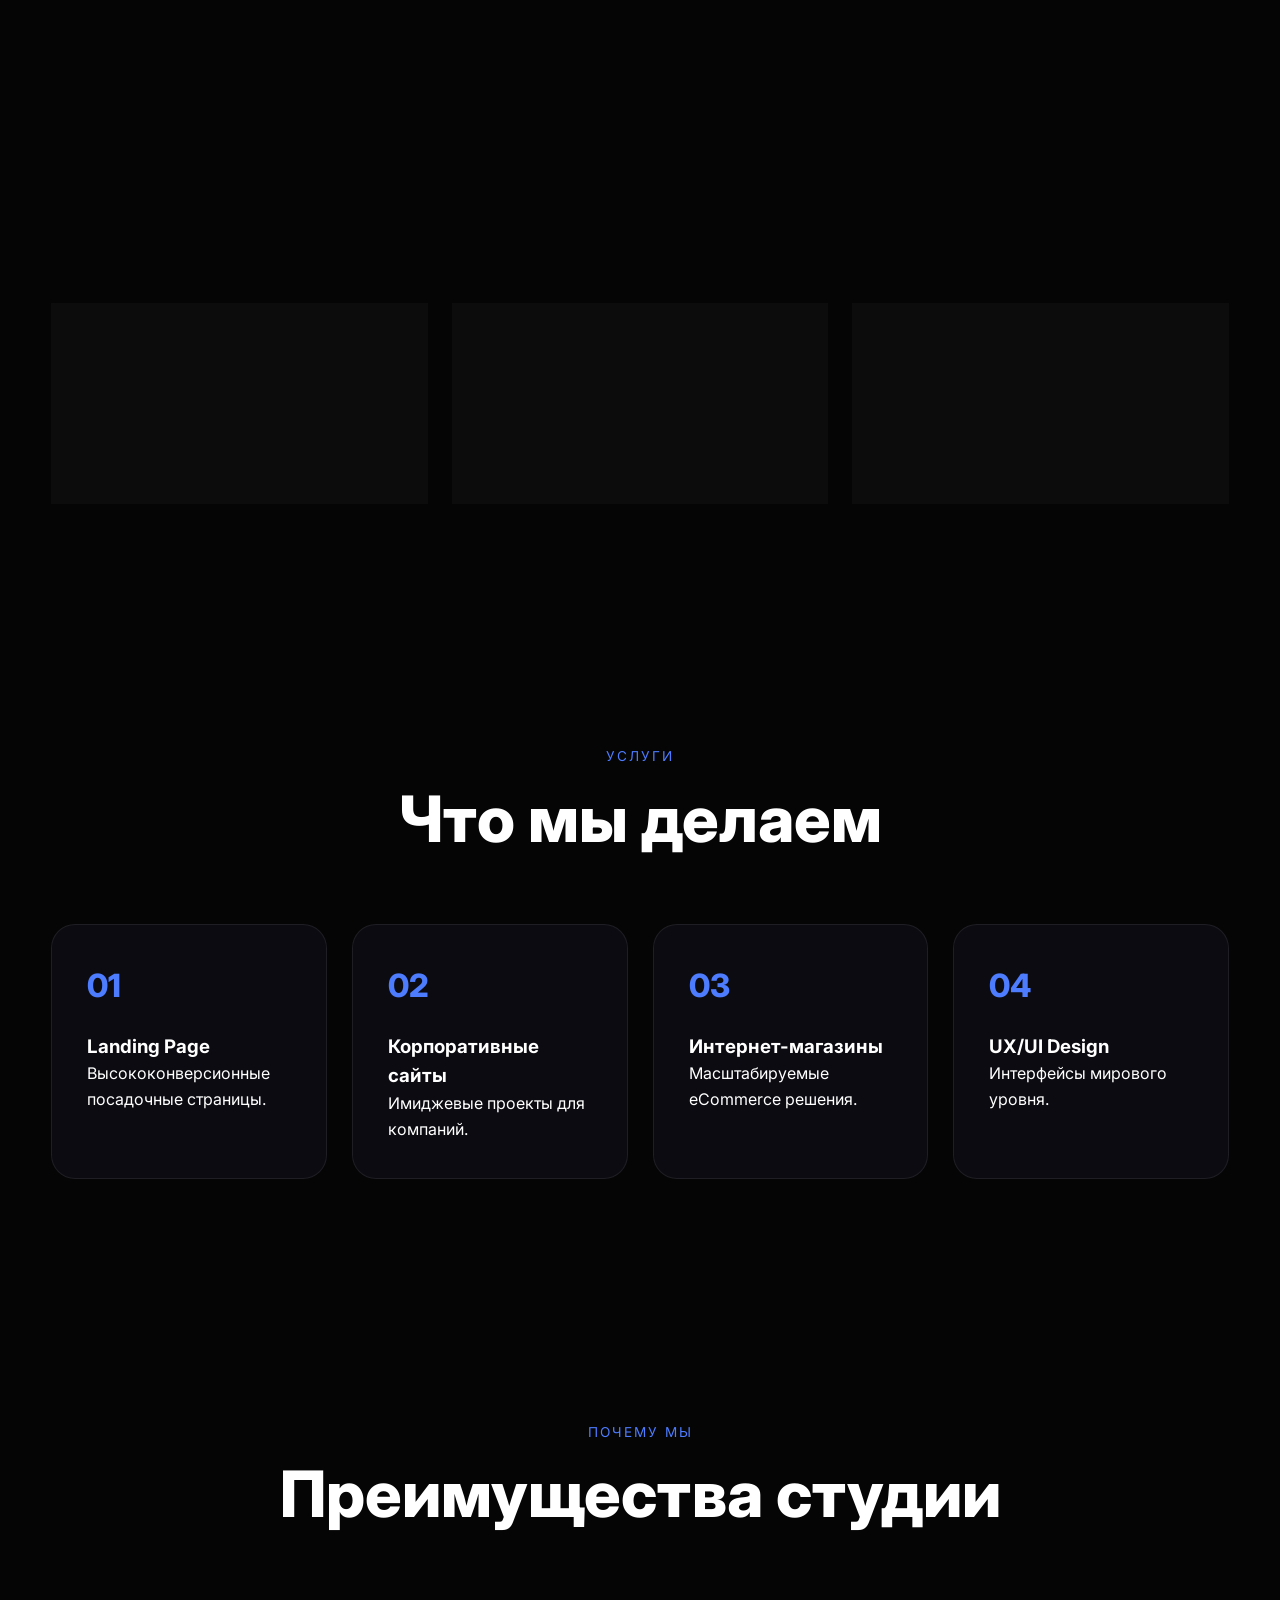
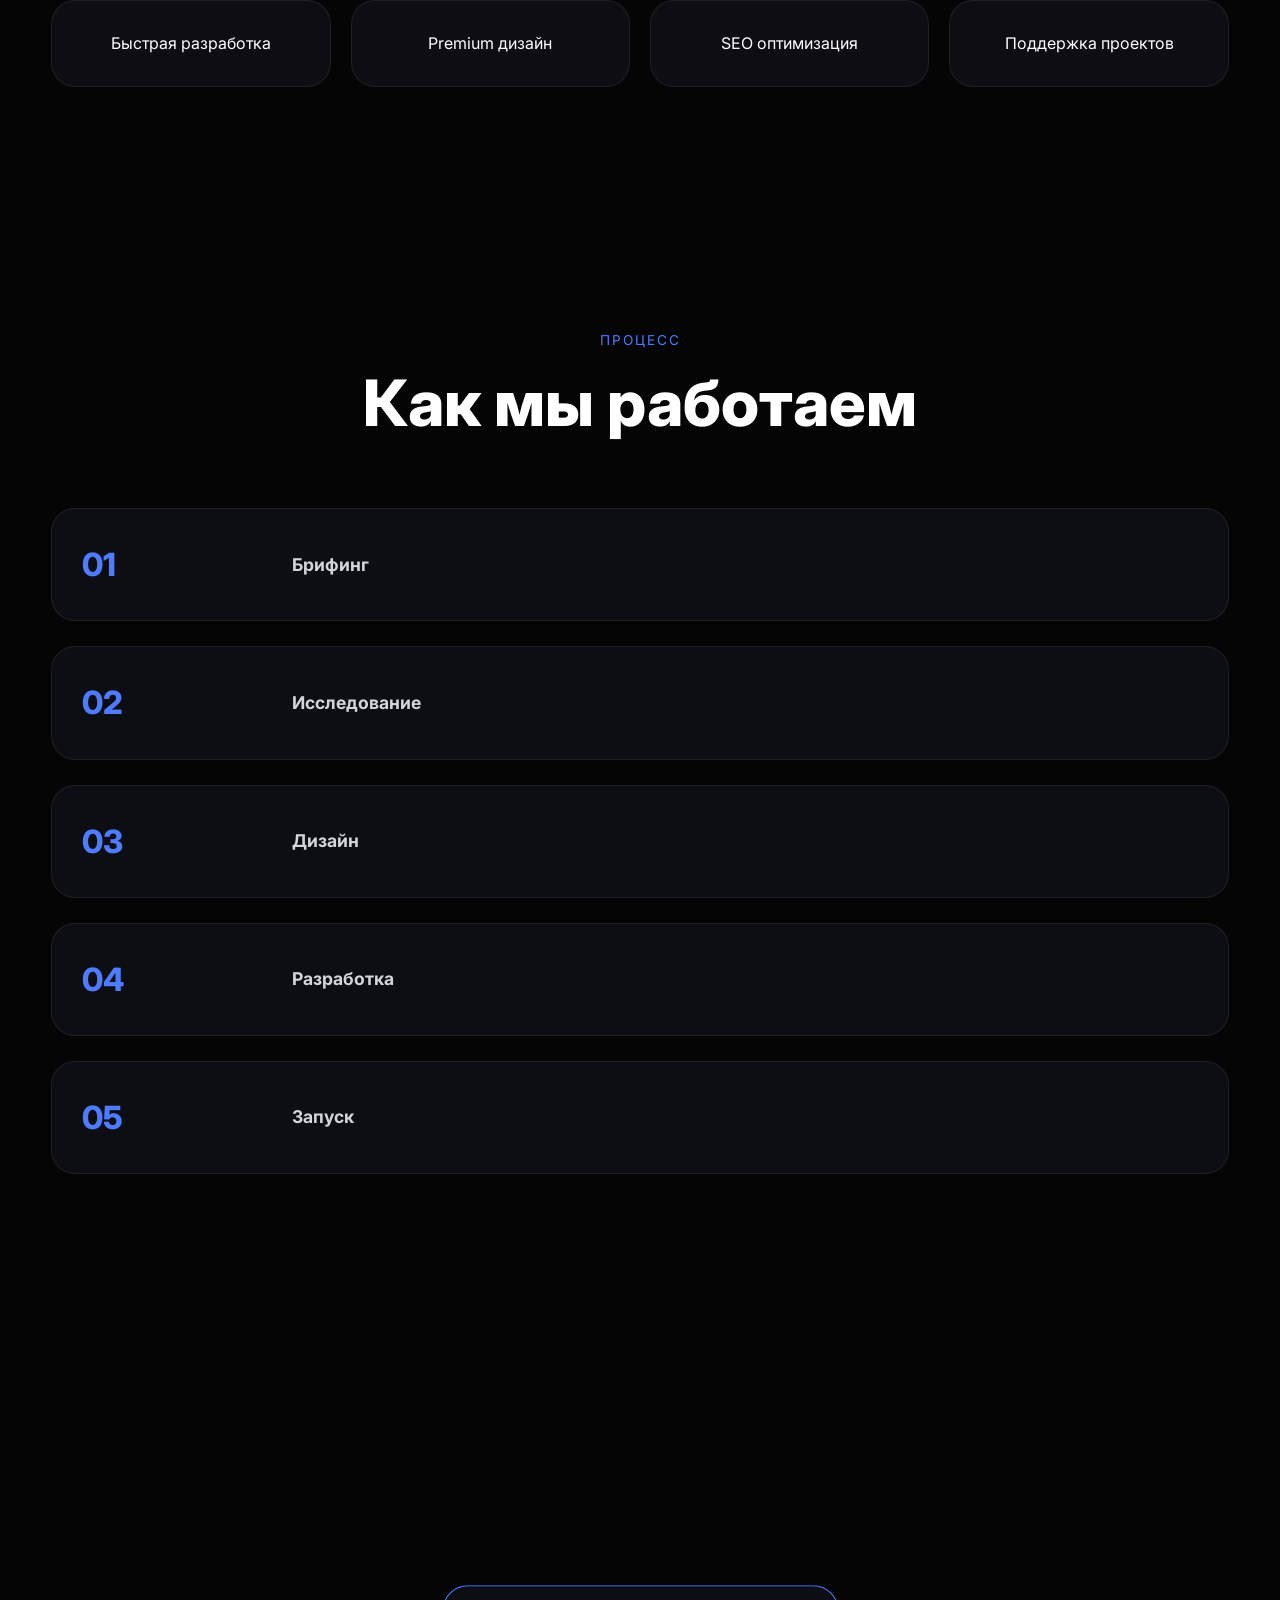
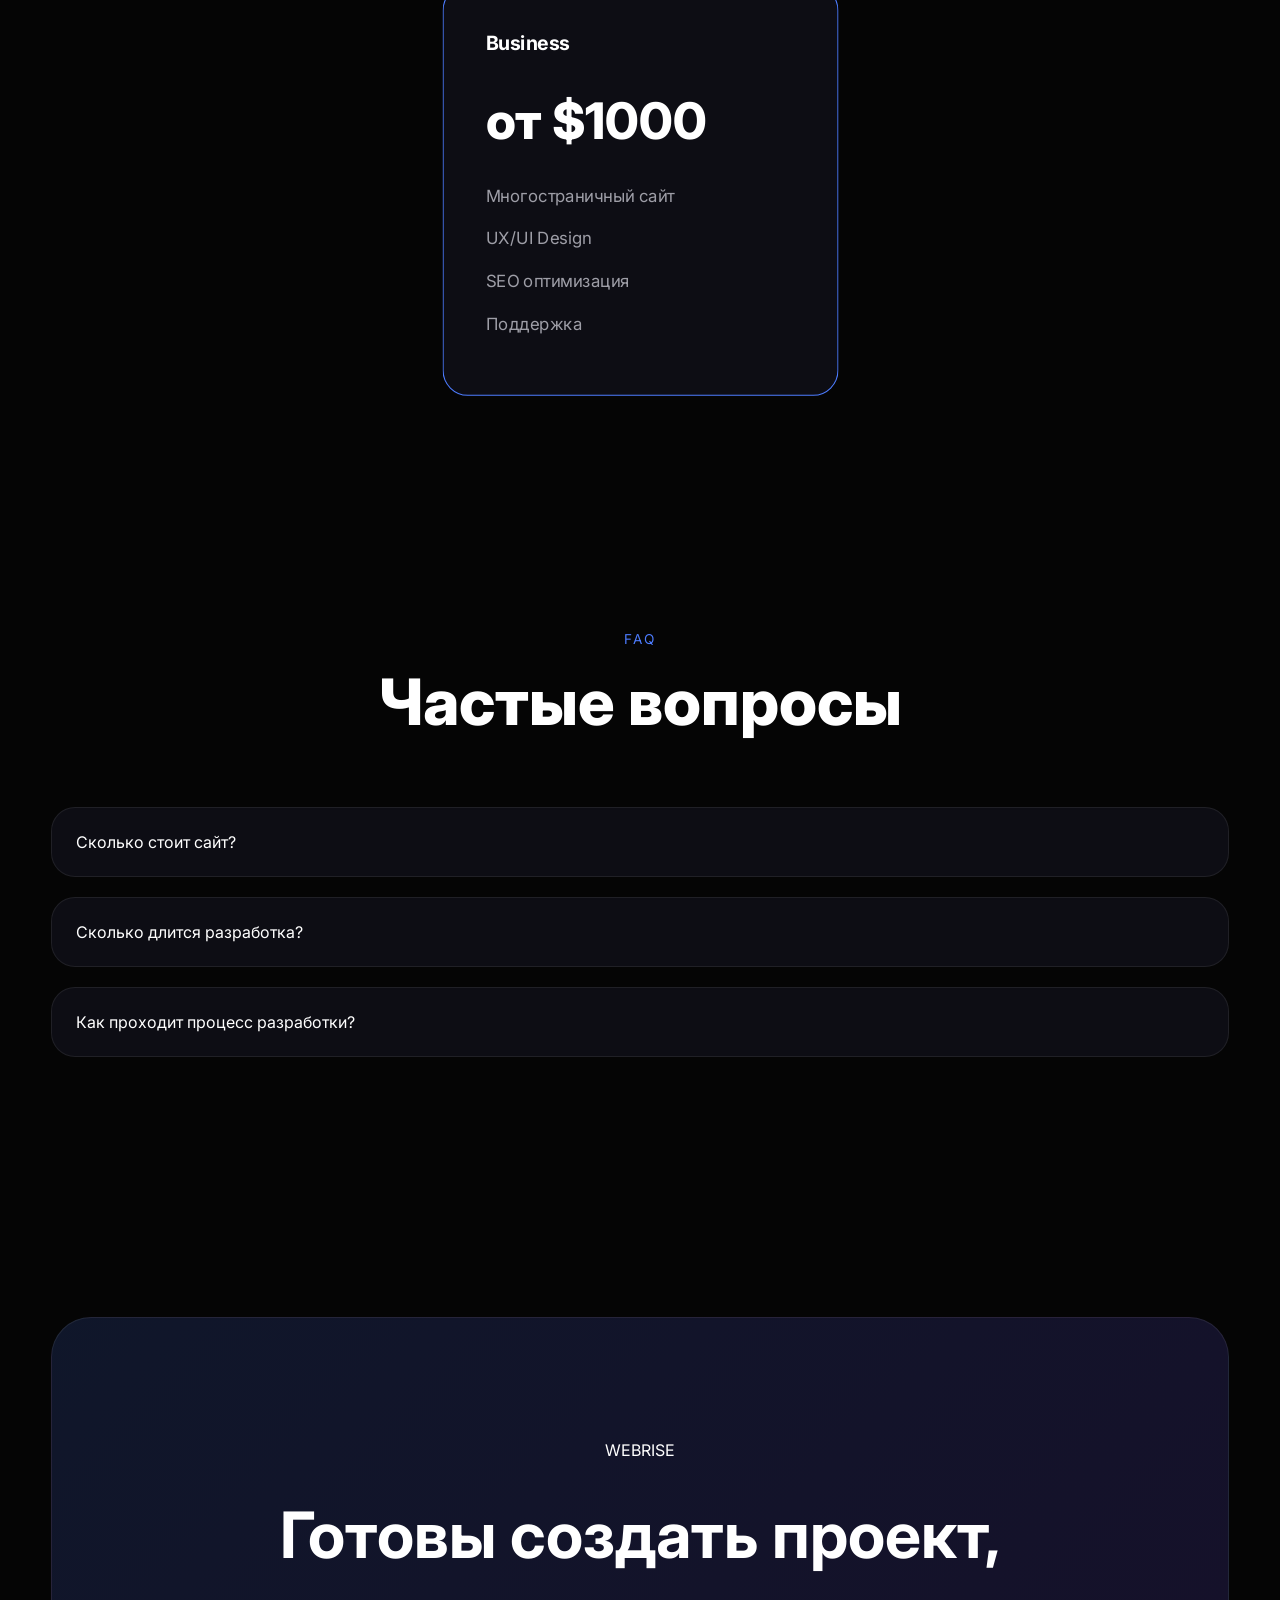
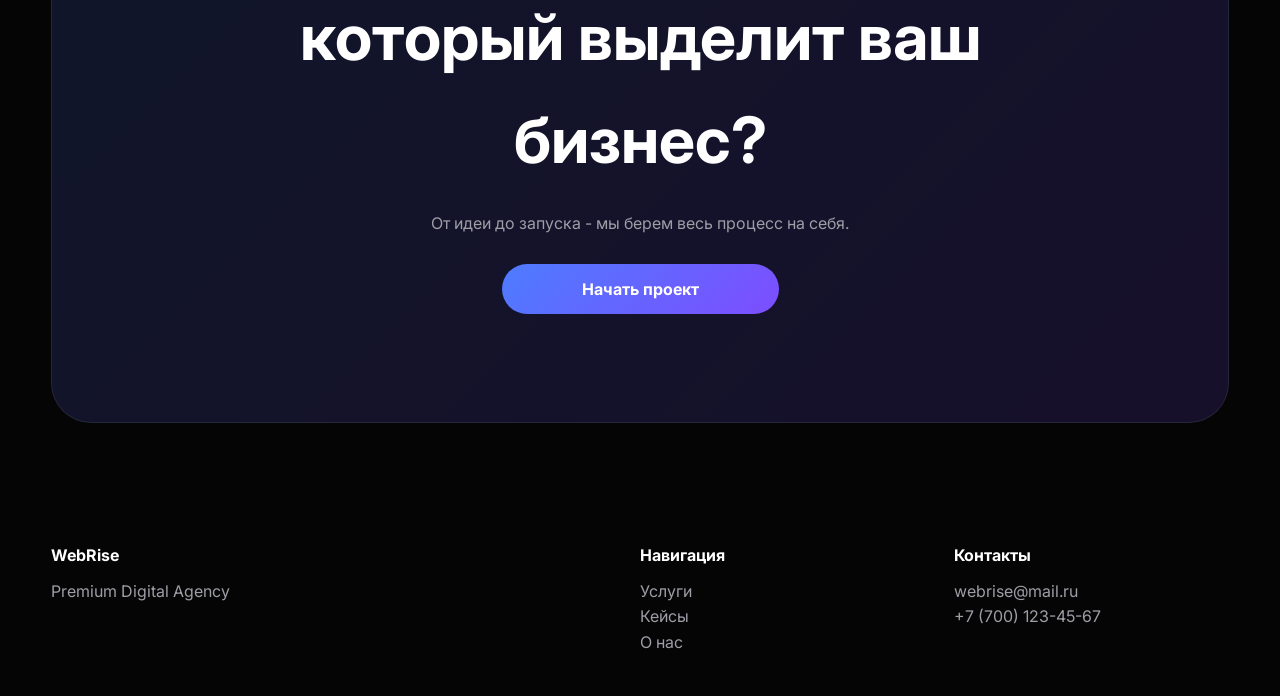
==== commit d1076b16: "Update index.html" ====
--- a/index.html
+++ b/index.html
@@ -398,6 +398,8 @@
 
 </section>
 
+
+
 <section class="pricing reveal">
 
     <div class="container">
@@ -475,6 +477,7 @@
 
 </section>
 
+
 <section class="faq reveal">
 
     <div class="container">
@@ -559,6 +562,7 @@
 
 </section>
 
+
 <footer class="footer">
 
     <div class="container">
